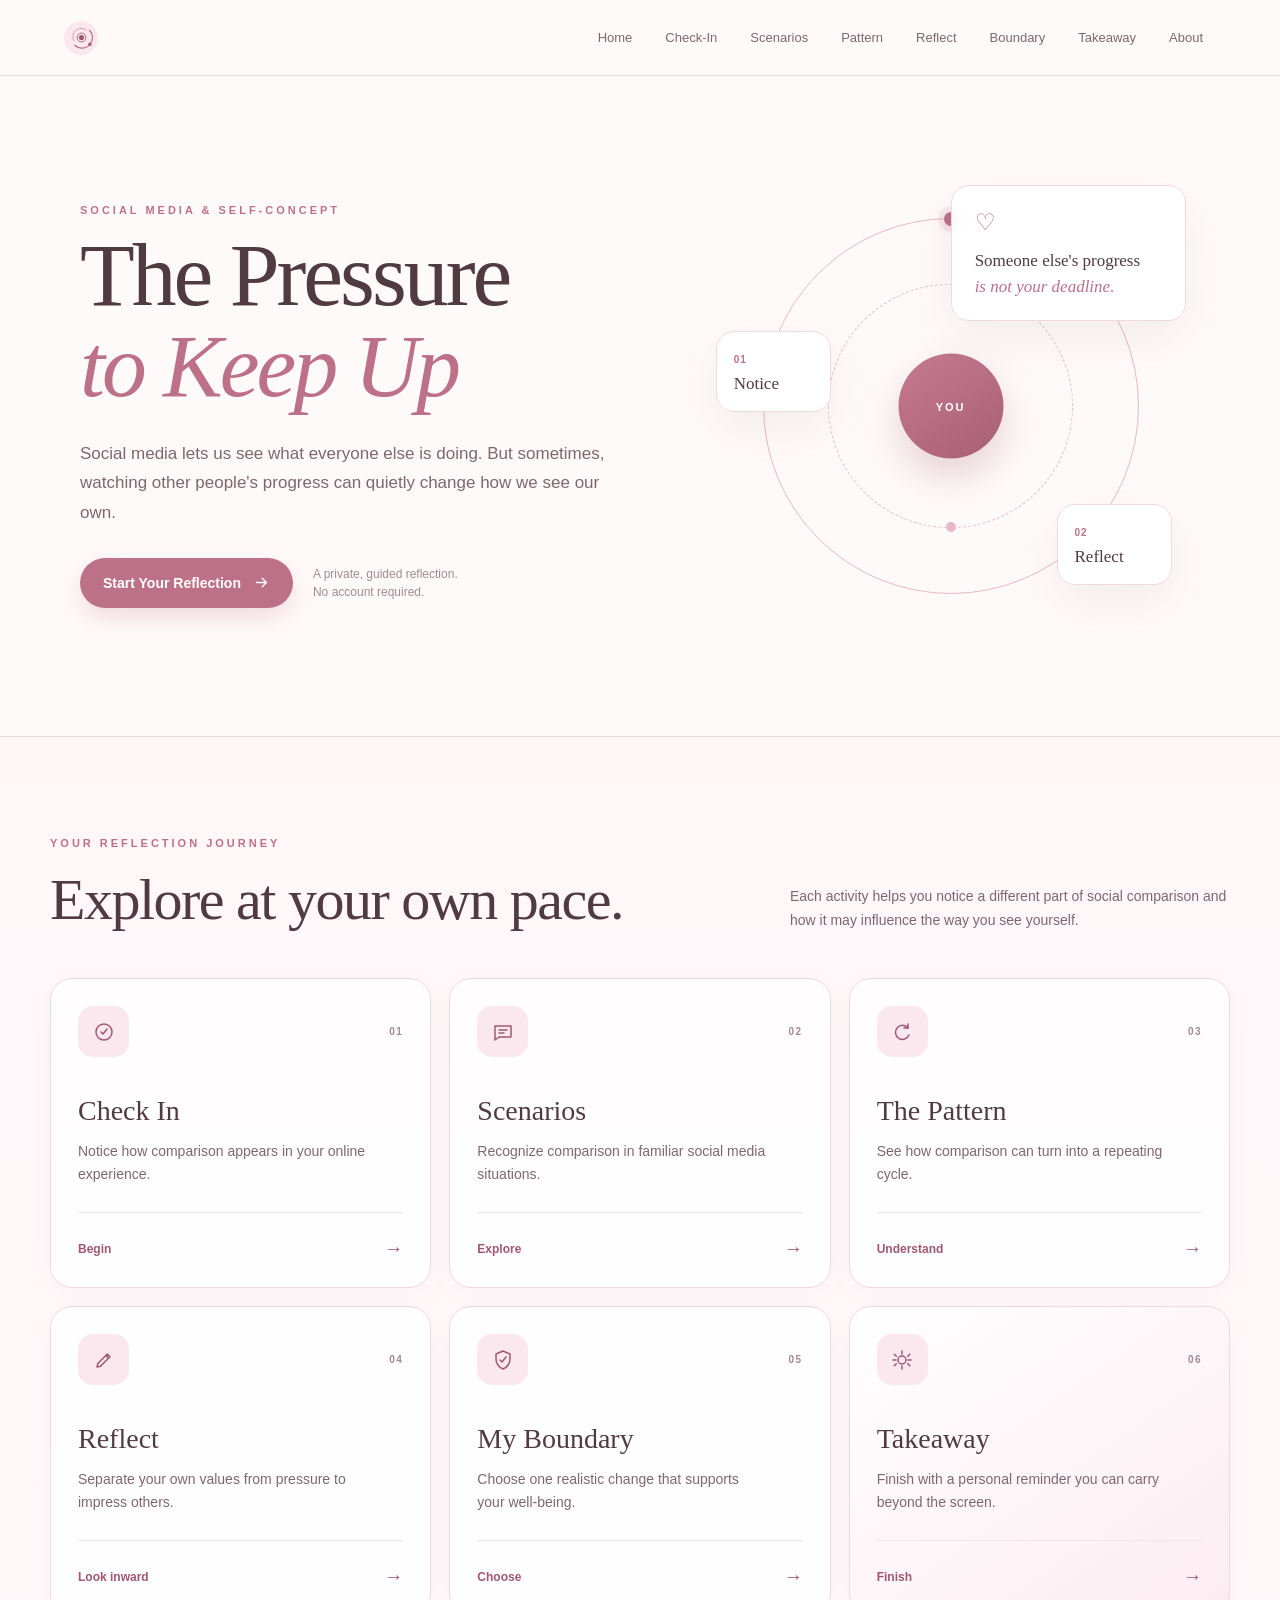
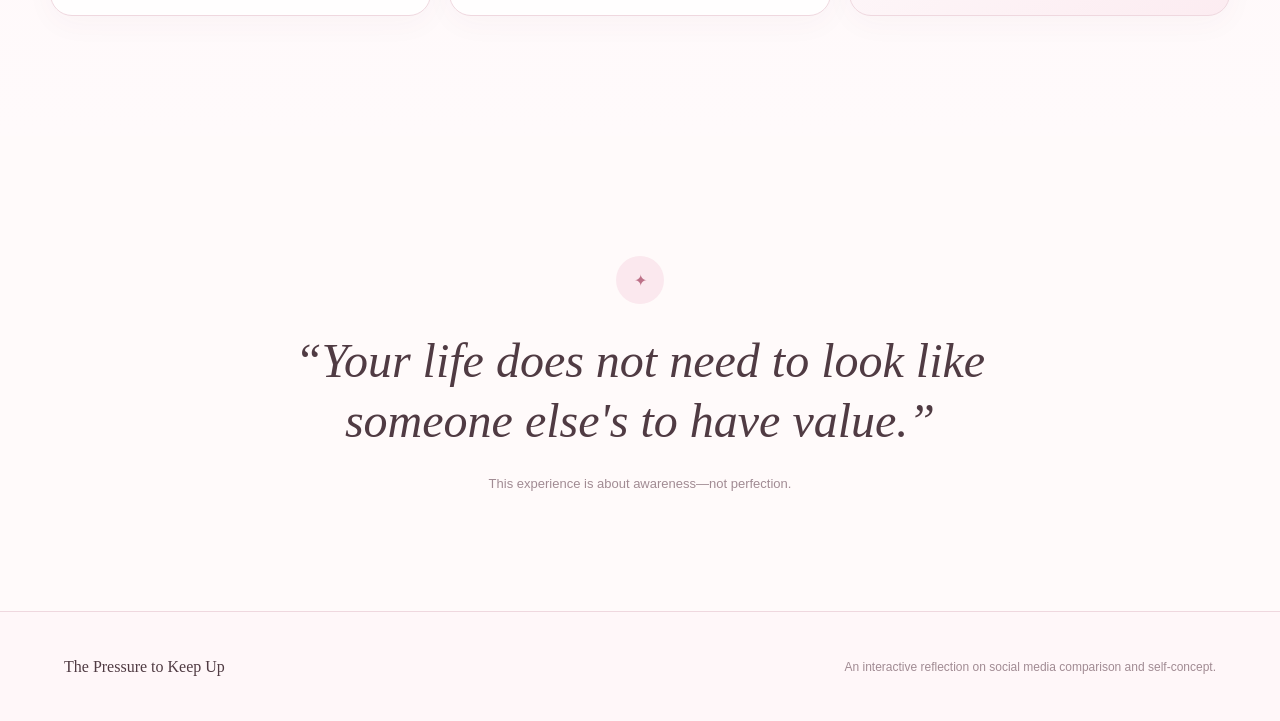
==== index.html @ 2db07aad "Add files via upload" ====
<!DOCTYPE html>
<html lang="en">

<head>
    <meta charset="UTF-8">
    <meta name="viewport" content="width=device-width, initial-scale=1.0">

    <meta
        name="description"
        content="An interactive self-reflection experience about social media comparison and self-concept."
    >

    <title>The Pressure to Keep Up</title>

    <link rel="stylesheet" href="style.css">
</head>

<body>

    <!-- =========================================
         APP HEADER
    ========================================== -->

    <header class="app-header">

        <a href="index.html" class="brand" aria-label="The Pressure to Keep Up home">

            <span class="brand-icon brand-logo" aria-hidden="true">

    <svg viewBox="0 0 40 40">

        <!-- Outer incomplete orbit -->
        <path
            class="logo-orbit logo-orbit-outer"
            d="M31.8 9.2
               A15 15 0 0 1 32.5 30
               A15 15 0 0 1 10 31.5"
        />

        <!-- Inner incomplete orbit -->
        <path
            class="logo-orbit logo-orbit-inner"
            d="M8.5 25
               A12 12 0 0 1 11 10
               A12 12 0 0 1 27 9"
        />

        <!-- Self -->
        <circle
            class="logo-self-ring"
            cx="20"
            cy="20"
            r="6.5"
        />

        <circle
            class="logo-self"
            cx="20"
            cy="20"
            r="3"
        />

        <!-- Small orbit point -->
        <circle
            class="logo-point"
            cx="32.5"
            cy="30"
            r="1.8"
        />

    </svg>

</span>

        </a>


      <nav class="desktop-nav" aria-label="Main navigation">

    <a href="index.html" class="nav-link">
        Home
    </a>

    <a href="checkin.html" class="nav-link">
        Check-In
    </a>

    <a href="scenarios.html" class="nav-link">
        Scenarios
    </a>

    <a href="pattern.html" class="nav-link">
        Pattern
    </a>

    <a href="reflection.html" class="nav-link">
        Reflect
    </a>

    <a href="boundary.html" class="nav-link">
        Boundary
    </a>

    <a href="takeaway.html" class="nav-link">
        Takeaway
    </a>

   <a href="about.html" class="nav-link">
    About
</a>

</nav>



        <button
            class="menu-button"
            id="menuButton"
            aria-label="Open navigation menu"
            aria-expanded="false"
        >

            <span></span>
            <span></span>
            <span></span>

        </button>

    </header>


    <!-- MOBILE NAVIGATION -->

    <nav
        class="mobile-nav"
        id="mobileNav"
        aria-label="Mobile navigation"
    >

        <a href="index.html">Home</a>
        <a href="checkin.html">Check-In</a>
        <a href="scenarios.html">Scenarios</a>
        <a href="pattern.html">Pattern</a>
        <a href="reflection.html">Reflect</a>
        <a href="boundary.html">Boundary</a>
        <a href="takeaway.html">Takeaway</a>
        <a href="about.html">About</a>

    </nav>


    <!-- =========================================
         MAIN CONTENT
    ========================================== -->

    <main>

        <!-- HERO -->

        <section class="dashboard-hero">

            <div class="hero-content">

                <p class="eyebrow">
                    SOCIAL MEDIA & SELF-CONCEPT
                </p>

                <h1>
                    The Pressure
                    <em>to Keep Up</em>
                </h1>

                <p class="hero-description">
                    Social media lets us see what everyone else is
                    doing. But sometimes, watching other people's
                    progress can quietly change how we see our own.
                </p>

                <div class="hero-actions">

                    <a href="checkin.html" class="primary-button">

                        Start Your Reflection

                        <svg viewBox="0 0 24 24" aria-hidden="true">
                            <path d="M5 12h14M13 6l6 6-6 6"/>
                        </svg>

                    </a>

                    <p>
                        A private, guided reflection.
                        No account required.
                    </p>

                </div>

            </div>


            <!-- Decorative visual -->

            <div class="hero-visual" aria-hidden="true">

                <div class="visual-orbit orbit-one"></div>
                <div class="visual-orbit orbit-two"></div>

                <div class="visual-card visual-card-one">
                    <span class="mini-icon">♡</span>
                    <p>Someone else's progress</p>
                    <strong>is not your deadline.</strong>
                </div>

                <div class="visual-card visual-card-two">
                    <span>01</span>
                    <p>Notice</p>
                </div>

                <div class="visual-card visual-card-three">
                    <span>02</span>
                    <p>Reflect</p>
                </div>

                <div class="visual-center">
                    <span>YOU</span>
                </div>

            </div>

        </section>


        <!-- =====================================
             EXPERIENCE DASHBOARD
        ====================================== -->

        <section class="journey-section">

            <div class="journey-heading">

                <div>

                    <p class="eyebrow">
                        YOUR REFLECTION JOURNEY
                    </p>

                    <h2>
                        Explore at your own pace.
                    </h2>

                </div>

                <p>
                    Each activity helps you notice a different part
                    of social comparison and how it may influence
                    the way you see yourself.
                </p>

            </div>


            <div class="dashboard-grid">


                <!-- CHECK-IN -->

                <a href="checkin.html" class="dashboard-card">

                    <div class="card-top">

                        <div class="card-icon">

                            <svg viewBox="0 0 24 24" aria-hidden="true">
                                <circle cx="12" cy="12" r="8"/>
                                <path d="M9 12l2 2 4-5"/>
                            </svg>

                        </div>

                        <span class="card-number">01</span>

                    </div>

                    <div class="card-content">

                        <h3>Check In</h3>

                        <p>
                            Notice how comparison appears in
                            your online experience.
                        </p>

                    </div>

                    <span class="card-link">
                        Begin
                        <span>→</span>
                    </span>

                </a>


                <!-- SCENARIOS -->

                <a href="scenarios.html" class="dashboard-card">

                    <div class="card-top">

                        <div class="card-icon">

                            <svg viewBox="0 0 24 24" aria-hidden="true">
                                <path d="M4 6h16v11H8l-4 3V6Z"/>
                                <path d="M8 10h8M8 13h5"/>
                            </svg>

                        </div>

                        <span class="card-number">02</span>

                    </div>

                    <div class="card-content">

                        <h3>Scenarios</h3>

                        <p>
                            Recognize comparison in familiar
                            social media situations.
                        </p>

                    </div>

                    <span class="card-link">
                        Explore
                        <span>→</span>
                    </span>

                </a>


                <!-- PATTERN -->

                <a href="pattern.html" class="dashboard-card">

                    <div class="card-top">

                        <div class="card-icon">

                            <svg viewBox="0 0 24 24" aria-hidden="true">
                                <path d="M18 8a7 7 0 1 0 1 7"/>
                                <path d="M18 4v4h-4"/>
                            </svg>

                        </div>

                        <span class="card-number">03</span>

                    </div>

                    <div class="card-content">

                        <h3>The Pattern</h3>

                        <p>
                            See how comparison can turn into
                            a repeating cycle.
                        </p>

                    </div>

                    <span class="card-link">
                        Understand
                        <span>→</span>
                    </span>

                </a>


                <!-- REFLECT -->

                <a href="reflection.html" class="dashboard-card">

                    <div class="card-top">

                        <div class="card-icon">

                            <svg viewBox="0 0 24 24" aria-hidden="true">
                                <path d="M5 19l3.5-.8L18 8.7 15.3 6 5.8 15.5 5 19Z"/>
                                <path d="M13.8 7.5l2.7 2.7"/>
                            </svg>

                        </div>

                        <span class="card-number">04</span>

                    </div>

                    <div class="card-content">

                        <h3>Reflect</h3>

                        <p>
                            Separate your own values from
                            pressure to impress others.
                        </p>

                    </div>

                    <span class="card-link">
                        Look inward
                        <span>→</span>
                    </span>

                </a>


                <!-- BOUNDARY -->

                <a href="boundary.html" class="dashboard-card">

                    <div class="card-top">

                        <div class="card-icon">

                            <svg viewBox="0 0 24 24" aria-hidden="true">
                                <path d="M12 3 5 6v5c0 4.7 2.9 8.1 7 10 4.1-1.9 7-5.3 7-10V6l-7-3Z"/>
                                <path d="M9 12l2 2 4-5"/>
                            </svg>

                        </div>

                        <span class="card-number">05</span>

                    </div>

                    <div class="card-content">

                        <h3>My Boundary</h3>

                        <p>
                            Choose one realistic change that
                            supports your well-being.
                        </p>

                    </div>

                    <span class="card-link">
                        Choose
                        <span>→</span>
                    </span>

                </a>


                <!-- TAKEAWAY -->

                <a href="takeaway.html" class="dashboard-card featured-card">

                    <div class="card-top">

                        <div class="card-icon">

                            <svg viewBox="0 0 24 24" aria-hidden="true">
                                <path d="M12 3v3M12 18v3M4.2 6.2l2.1 2.1M17.7 15.7l2.1 2.1M3 12h3M18 12h3M4.2 17.8l2.1-2.1M17.7 8.3l2.1-2.1"/>
                                <circle cx="12" cy="12" r="4"/>
                            </svg>

                        </div>

                        <span class="card-number">06</span>

                    </div>

                    <div class="card-content">

                        <h3>Takeaway</h3>

                        <p>
                            Finish with a personal reminder
                            you can carry beyond the screen.
                        </p>

                    </div>

                    <span class="card-link">
                        Finish
                        <span>→</span>
                    </span>

                </a>

            </div>

        </section>


        <!-- =====================================
             BOTTOM MESSAGE
        ====================================== -->

        <section class="home-message">

            <div class="message-symbol" aria-hidden="true">
                ✦
            </div>

            <blockquote>
                “Your life does not need to look like
                someone else's to have value.”
            </blockquote>

            <p>
                This experience is about awareness—not perfection.
            </p>

        </section>

    </main>


    <!-- =========================================
         FOOTER
    ========================================== -->

    <footer class="app-footer">

        <a href="index.html" class="footer-brand">
            The Pressure to Keep Up
        </a>

        <p>
            An interactive reflection on social media
            comparison and self-concept.
        </p>

    </footer>


    <script src="script.js"></script>

</body>

</html>
---- style.css ----
/* =========================================
   THE PRESSURE TO KEEP UP
   Professional Web App Design
========================================= */


/* =========================================
   DESIGN VARIABLES
========================================= */

:root {
    --background: #fffafa;
    --surface: #ffffff;
    --surface-soft: #fff4f7;
    --surface-pink: #fbe8ee;

    --pink: #bd7188;
    --pink-dark: #9e586f;
    --pink-light: #e8b8c7;

    --text: #503b43;
    --text-soft: #7d6870;
    --text-light: #a18b93;

    --border: #efd8df;

    --shadow:
        0 18px 50px rgba(104, 62, 77, 0.08);

    --shadow-hover:
        0 22px 55px rgba(104, 62, 77, 0.14);

    --radius-small: 14px;
    --radius-medium: 22px;
    --radius-large: 32px;

    --max-width: 1180px;
}


/* =========================================
   RESET
========================================= */

* {
    box-sizing: border-box;
    margin: 0;
    padding: 0;
}

html {
    scroll-behavior: smooth;
}

body {
    min-height: 100vh;

    font-family:
        Inter,
        "Segoe UI",
        Arial,
        sans-serif;

    background: var(--background);
    color: var(--text);

    -webkit-font-smoothing: antialiased;
}

a {
    color: inherit;
    text-decoration: none;
}

button {
    font: inherit;
}

svg {
    display: block;
}


/* =========================================
   HEADER
========================================= */

.app-header {
    position: sticky;
    top: 0;
    z-index: 100;

    width: 100%;
    height: 76px;

    padding: 0 5%;

    display: flex;
    align-items: center;
    justify-content: space-between;

    border-bottom: 1px solid rgba(239, 216, 223, 0.8);

    background: rgba(255, 250, 250, 0.88);

    backdrop-filter: blur(18px);
    -webkit-backdrop-filter: blur(18px);
}


/* BRAND */

.brand {
    display: flex;
    align-items: center;
    gap: 11px;

    font-family: Georgia, serif;
    font-size: 17px;
}

.brand-icon {
    width: 34px;
    height: 34px;

    display: grid;
    place-items: center;

    border-radius: 50%;

    background: var(--surface-pink);
}

.brand-icon svg {
    width: 17px;

    fill: none;
    stroke: var(--pink-dark);
    stroke-width: 1.6;
}


/* DESKTOP NAVIGATION */

.desktop-nav {
    display: flex;
    align-items: center;
    gap: 7px;
}

.nav-link {
    padding: 9px 13px;

    border-radius: 20px;

    font-size: 13px;
    color: var(--text-soft);

    transition: 0.2s ease;
}

.nav-link:hover {
    background: var(--surface-pink);
    color: var(--pink-dark);
}

.nav-link.active {
    background: var(--surface-pink);
    color: var(--pink-dark);
    font-weight: 600;
}


/* MOBILE MENU BUTTON */

.menu-button {
    display: none;

    width: 42px;
    height: 42px;

    border: 1px solid var(--border);
    border-radius: 12px;

    background: var(--surface);

    cursor: pointer;
}

.menu-button span {
    display: block;

    width: 18px;
    height: 1.5px;

    margin: 4px auto;

    background: var(--text);
}


/* MOBILE NAV */

.mobile-nav {
    display: none;

    position: fixed;
    top: 76px;
    left: 0;
    right: 0;
    z-index: 99;

    padding: 16px 5% 22px;

    flex-direction: column;
    gap: 5px;

    border-bottom: 1px solid var(--border);

    background: rgba(255, 250, 250, 0.98);

    box-shadow: var(--shadow);
}

.mobile-nav a {
    padding: 13px 15px;

    border-radius: 12px;

    font-size: 14px;
    color: var(--text-soft);
}

.mobile-nav a:hover {
    background: var(--surface-pink);
}

.mobile-nav.open {
    display: flex;
}


/* =========================================
   HERO
========================================= */

.dashboard-hero {
    width: 100%;
    max-width: var(--max-width);

    min-height: 660px;

    margin: auto;
    padding: 80px 30px;

    display: grid;
    grid-template-columns: 1.05fr 0.95fr;
    align-items: center;
    gap: 70px;
}


/* HERO CONTENT */

.hero-content {
    max-width: 630px;
}

.eyebrow {
    margin-bottom: 17px;

    font-size: 11px;
    font-weight: 700;

    letter-spacing: 3px;

    color: var(--pink);
}

.hero-content h1 {
    font-family: Georgia, serif;

    font-size: clamp(60px, 7vw, 94px);
    font-weight: normal;

    line-height: 0.94;

    letter-spacing: -3px;

    color: var(--text);
}

.hero-content h1 em {
    display: block;

    margin-top: 7px;

    font-weight: normal;
    color: var(--pink);
}

.hero-description {
    max-width: 570px;

    margin-top: 30px;

    font-size: 17px;
    line-height: 1.75;

    color: var(--text-soft);
}

.hero-actions {
    margin-top: 30px;

    display: flex;
    align-items: center;
    gap: 20px;
}

.primary-button {
    min-height: 50px;

    padding: 0 23px;

    display: inline-flex;
    align-items: center;
    justify-content: center;
    gap: 12px;

    border-radius: 28px;

    background: var(--pink);
    color: white;

    font-size: 14px;
    font-weight: 600;

    box-shadow:
        0 10px 25px rgba(189, 113, 136, 0.22);

    transition:
        transform 0.2s ease,
        background 0.2s ease,
        box-shadow 0.2s ease;
}

.primary-button svg {
    width: 17px;

    fill: none;
    stroke: currentColor;
    stroke-width: 1.8;
    stroke-linecap: round;
    stroke-linejoin: round;
}

.primary-button:hover {
    transform: translateY(-2px);

    background: var(--pink-dark);

    box-shadow:
        0 14px 30px rgba(189, 113, 136, 0.28);
}

.hero-actions p {
    max-width: 150px;

    font-size: 12px;
    line-height: 1.5;

    color: var(--text-light);
}


/* =========================================
   HERO VISUAL
========================================= */

.hero-visual {
    position: relative;

    width: 100%;
    max-width: 470px;

    aspect-ratio: 1 / 1;

    margin: auto;
}

.visual-orbit {
    position: absolute;

    border: 1px solid var(--pink-light);
    border-radius: 50%;
}

.orbit-one {
    inset: 10%;
}

.orbit-two {
    inset: 24%;

    border-style: dashed;
}

.visual-center {
    position: absolute;
    top: 50%;
    left: 50%;

    width: 105px;
    height: 105px;

    transform: translate(-50%, -50%);

    display: grid;
    place-items: center;

    border-radius: 50%;

    background: linear-gradient(
        145deg,
        #c67a91,
        #a75f75
    );

    color: white;

    box-shadow:
        0 18px 40px rgba(151, 81, 103, 0.24);
}

.visual-center span {
    font-size: 11px;
    font-weight: 700;

    letter-spacing: 2px;
}


/* FLOATING VISUAL CARDS */

.visual-card {
    position: absolute;

    border: 1px solid var(--border);
    border-radius: 18px;

    background: rgba(255, 255, 255, 0.93);

    box-shadow: var(--shadow);

    backdrop-filter: blur(10px);
}

.visual-card-one {
    top: 3%;
    right: 0;

    width: 235px;

    padding: 23px;
}

.mini-icon {
    display: block;

    margin-bottom: 14px;

    font-size: 23px;
    color: var(--pink);
}

.visual-card-one p {
    font-family: Georgia, serif;

    font-size: 17px;
    line-height: 1.35;

    color: var(--text);
}

.visual-card-one strong {
    display: block;

    margin-top: 4px;

    font-family: Georgia, serif;
    font-size: 17px;
    font-weight: normal;
    font-style: italic;

    color: var(--pink);
}

.visual-card-two,
.visual-card-three {
    width: 115px;

    padding: 17px;
}

.visual-card-two {
    left: 0;
    top: 34%;
}

.visual-card-three {
    right: 3%;
    bottom: 12%;
}

.visual-card-two span,
.visual-card-three span {
    font-size: 10px;
    font-weight: 700;

    letter-spacing: 1px;

    color: var(--pink);
}

.visual-card-two p,
.visual-card-three p {
    margin-top: 7px;

    font-family: Georgia, serif;
    font-size: 17px;
}


/* =========================================
   JOURNEY SECTION
========================================= */

.journey-section {
    padding: 100px 30px 120px;

    background:
        linear-gradient(
            180deg,
            #fff6f8,
            #fffafb
        );

    border-top: 1px solid var(--border);
}

.journey-heading {
    width: 100%;
    max-width: var(--max-width);

    margin: 0 auto 45px;

    display: flex;
    align-items: end;
    justify-content: space-between;
    gap: 50px;
}

.journey-heading h2 {
    font-family: Georgia, serif;

    font-size: clamp(38px, 5vw, 58px);
    font-weight: normal;

    letter-spacing: -1.5px;

    color: var(--text);
}

.journey-heading > p {
    max-width: 440px;

    font-size: 14px;
    line-height: 1.7;

    color: var(--text-soft);
}


/* =========================================
   DASHBOARD CARDS
========================================= */

.dashboard-grid {
    width: 100%;
    max-width: var(--max-width);

    margin: auto;

    display: grid;
    grid-template-columns: repeat(3, 1fr);
    gap: 18px;
}

.dashboard-card {
    min-height: 310px;

    padding: 27px;

    display: flex;
    flex-direction: column;

    border: 1px solid var(--border);
    border-radius: var(--radius-medium);

    background: rgba(255, 255, 255, 0.82);

    box-shadow:
        0 8px 30px rgba(104, 62, 77, 0.035);

    transition:
        transform 0.25s ease,
        box-shadow 0.25s ease,
        border-color 0.25s ease;
}

.dashboard-card:hover {
    transform: translateY(-6px);

    border-color: var(--pink-light);

    box-shadow: var(--shadow-hover);
}

.card-top {
    display: flex;
    align-items: center;
    justify-content: space-between;
}

.card-icon {
    width: 51px;
    height: 51px;

    display: grid;
    place-items: center;

    border-radius: 15px;

    background: var(--surface-pink);
}

.card-icon svg {
    width: 24px;
    height: 24px;

    fill: none;
    stroke: var(--pink-dark);
    stroke-width: 1.5;

    stroke-linecap: round;
    stroke-linejoin: round;
}

.card-number {
    font-size: 10px;
    font-weight: 700;

    letter-spacing: 1.5px;

    color: var(--text-light);
}

.card-content {
    margin-top: 38px;
}

.card-content h3 {
    font-family: Georgia, serif;

    font-size: 28px;
    font-weight: normal;

    color: var(--text);
}

.card-content p {
    max-width: 290px;

    margin-top: 13px;

    font-size: 14px;
    line-height: 1.65;

    color: var(--text-soft);
}

.card-link {
    margin-top: auto;
    padding-top: 25px;

    display: flex;
    align-items: center;
    justify-content: space-between;

    border-top: 1px solid #f2e5e9;

    font-size: 12px;
    font-weight: 600;

    color: var(--pink-dark);
}

.card-link span {
    font-size: 19px;

    transition: transform 0.2s ease;
}

.dashboard-card:hover .card-link span {
    transform: translateX(4px);
}


/* FEATURED LAST CARD */

.featured-card {
    background:
        linear-gradient(
            145deg,
            #fff,
            #fcecf1
        );
}


/* =========================================
   HOME MESSAGE
========================================= */

.home-message {
    padding: 120px 20px;

    display: flex;
    flex-direction: column;
    align-items: center;

    text-align: center;

    background: var(--background);
}

.message-symbol {
    width: 48px;
    height: 48px;

    margin-bottom: 27px;

    display: grid;
    place-items: center;

    border-radius: 50%;

    background: var(--surface-pink);

    color: var(--pink);
}

.home-message blockquote {
    max-width: 760px;

    font-family: Georgia, serif;

    font-size: clamp(30px, 4vw, 48px);
    font-weight: normal;
    font-style: italic;

    line-height: 1.25;

    color: var(--text);
}

.home-message p {
    margin-top: 25px;

    font-size: 13px;

    color: var(--text-light);
}


/* =========================================
   FOOTER
========================================= */

.app-footer {
    min-height: 110px;

    padding: 30px 5%;

    display: flex;
    align-items: center;
    justify-content: space-between;
    gap: 30px;

    border-top: 1px solid var(--border);

    background: #fff7f9;
}

.footer-brand {
    font-family: Georgia, serif;
    font-size: 16px;
}

.app-footer p {
    font-size: 12px;
    color: var(--text-light);
}


/* =========================================
   ACCESSIBILITY
========================================= */

a:focus-visible,
button:focus-visible {
    outline: 3px solid rgba(189, 113, 136, 0.35);
    outline-offset: 4px;
}


/* =========================================
   TABLET
========================================= */

@media (max-width: 950px) {

    .desktop-nav {
        display: none;
    }

    .menu-button {
        display: block;
    }

    .dashboard-hero {
        grid-template-columns: 1fr;

        padding-top: 70px;
        padding-bottom: 90px;

        text-align: center;
    }

    .hero-content {
        margin: auto;
    }

    .hero-actions {
        justify-content: center;
    }

    .hero-visual {
        max-width: 430px;
    }

    .journey-heading {
        align-items: flex-start;
        flex-direction: column;

        text-align: left;
    }

    .dashboard-grid {
        grid-template-columns: repeat(2, 1fr);
    }
}


/* =========================================
   MOBILE
========================================= */

@media (max-width: 620px) {

    .app-header {
        height: 68px;

        padding: 0 18px;
    }

    .brand-text {
        font-size: 14px;
    }

    .mobile-nav {
        top: 68px;
    }

    .dashboard-hero {
        min-height: auto;

        padding: 65px 20px 75px;

        gap: 55px;
    }

    .hero-content h1 {
        font-size: clamp(52px, 16vw, 72px);

        letter-spacing: -2px;
    }

    .hero-description {
        font-size: 15px;
    }

    .hero-actions {
        flex-direction: column;
    }

    .hero-actions p {
        max-width: 250px;
    }

    .hero-visual {
        max-width: 340px;
    }

    .visual-card-one {
        width: 190px;

        padding: 18px;
    }

    .visual-card-one p,
    .visual-card-one strong {
        font-size: 14px;
    }

    .visual-card-two,
    .visual-card-three {
        width: 95px;

        padding: 13px;
    }

    .visual-card-two p,
    .visual-card-three p {
        font-size: 14px;
    }

    .visual-center {
        width: 85px;
        height: 85px;
    }

    .journey-section {
        padding: 75px 18px 90px;
    }

    .journey-heading {
        margin-bottom: 35px;
    }

    .dashboard-grid {
        grid-template-columns: 1fr;
    }

    .dashboard-card {
        min-height: 275px;
    }

    .home-message {
        padding: 90px 22px;
    }

    .app-footer {
        flex-direction: column;

        text-align: center;
    }
}
/* =========================================
   ANIMATED ORBIT
========================================= */

/* Outer circle rotates clockwise */
.orbit-one {
    animation: orbitClockwise 18s linear infinite;
}

/* Inner dotted circle rotates the opposite direction */
.orbit-two {
    animation: orbitCounterClockwise 14s linear infinite;
}

/* Add a small object to the outer orbit */
.orbit-one::before {
    content: "";

    position: absolute;
    top: -7px;
    left: 50%;

    width: 14px;
    height: 14px;

    transform: translateX(-50%);

    border-radius: 50%;

    background: var(--pink);

    box-shadow:
        0 0 0 6px rgba(189, 113, 136, 0.10),
        0 4px 12px rgba(189, 113, 136, 0.25);
}

/* Add another object to the inner orbit */
.orbit-two::before {
    content: "";

    position: absolute;
    bottom: -5px;
    left: 50%;

    width: 10px;
    height: 10px;

    transform: translateX(-50%);

    border-radius: 50%;

    background: var(--pink-light);
}

/* Clockwise movement */
@keyframes orbitClockwise {
    from {
        transform: rotate(0deg);
    }

    to {
        transform: rotate(360deg);
    }
}

/* Counter-clockwise movement */
@keyframes orbitCounterClockwise {
    from {
        transform: rotate(360deg);
    }

    to {
        transform: rotate(0deg);
    }
}

/* Accessibility */
@media (prefers-reduced-motion: reduce) {

    .orbit-one,
    .orbit-two {
        animation: none;
    }
}
/* =========================================
   ACTIVITY PAGES
========================================= */

.activity-page {
    background:
        radial-gradient(
            circle at 80% 15%,
            rgba(251, 232, 238, 0.75),
            transparent 30%
        ),
        var(--background);
}

.app-progress {
    position: fixed;
    top: 76px;
    left: 0;
    z-index: 90;

    width: 100%;
    height: 3px;

    background: #f7e9ed;
}

.app-progress-fill {
    width: 33.333%;
    height: 100%;

    background: var(--pink);

    transition: width 0.55s cubic-bezier(.22, 1, .36, 1);
}


/* MAIN LAYOUT */

.activity-main {
    min-height: calc(100vh - 76px);
}

.activity-shell {
    width: 100%;
    max-width: 1250px;

    min-height: calc(100vh - 79px);

    margin: auto;
    padding: 55px 35px 70px;

    display: grid;
    grid-template-columns: 0.68fr 1.32fr;
    gap: 75px;
}


/* =========================================
   SIDEBAR
========================================= */

.activity-sidebar {
    padding: 20px 10px;

    display: flex;
    flex-direction: column;
}

.back-home {
    width: fit-content;

    font-size: 12px;
    font-weight: 600;

    color: var(--text-light);

    transition: color 0.2s ease;
}

.back-home:hover {
    color: var(--pink-dark);
}

.sidebar-content {
    margin-top: 95px;
}

.sidebar-content h1 {
    max-width: 330px;

    font-family: Georgia, serif;
    font-size: clamp(43px, 5vw, 63px);
    font-weight: normal;

    line-height: 1;

    letter-spacing: -2px;
}

.sidebar-content h1 em {
    display: block;

    margin-top: 5px;

    font-weight: normal;
    color: var(--pink);
}

.sidebar-content > p:last-child {
    max-width: 350px;

    margin-top: 25px;

    font-size: 14px;
    line-height: 1.75;

    color: var(--text-soft);
}


/* PRIVACY NOTE */

.privacy-note {
    max-width: 350px;

    margin-top: auto;
    padding: 18px;

    display: flex;
    align-items: flex-start;
    gap: 14px;

    border: 1px solid var(--border);
    border-radius: 16px;

    background: rgba(255, 255, 255, 0.68);
}

.privacy-icon {
    flex: 0 0 35px;

    width: 35px;
    height: 35px;

    display: grid;
    place-items: center;

    border-radius: 10px;

    background: var(--surface-pink);
}

.privacy-icon svg {
    width: 17px;

    fill: none;
    stroke: var(--pink-dark);
    stroke-width: 1.5;
}

.privacy-note strong {
    display: block;

    margin-bottom: 4px;

    font-size: 12px;
    color: var(--text);
}

.privacy-note p {
    font-size: 11px;
    line-height: 1.5;

    color: var(--text-light);
}


/* =========================================
   QUESTION PANEL
========================================= */

.question-panel {
    align-self: center;

    width: 100%;
    max-width: 760px;

    min-height: 610px;

    padding: 42px 48px;

    display: flex;
    flex-direction: column;

    border: 1px solid var(--border);
    border-radius: 30px;

    background: rgba(255, 255, 255, 0.86);

    box-shadow: var(--shadow);

    backdrop-filter: blur(16px);
}

.question-top {
    display: flex;
    align-items: center;
    justify-content: space-between;

    padding-bottom: 22px;

    border-bottom: 1px solid #f2e5e9;

    font-size: 11px;
    font-weight: 700;

    letter-spacing: 1px;

    color: var(--text-light);
}


/* QUESTION SCREENS */

.question-screen {
    display: none;

    padding-top: 35px;
}

.question-screen.active {
    display: block;

    animation:
        questionEnter 0.5s cubic-bezier(.22, 1, .36, 1) both;
}

@keyframes questionEnter {

    from {
        opacity: 0;
        transform: translateX(18px);
    }

    to {
        opacity: 1;
        transform: translateX(0);
    }

}

.question-icon {
    width: 45px;
    height: 45px;

    margin-bottom: 24px;

    display: grid;
    place-items: center;

    border-radius: 13px;

    background: var(--surface-pink);
}

.question-icon svg {
    width: 21px;

    fill: none;
    stroke: var(--pink-dark);
    stroke-width: 1.5;

    stroke-linecap: round;
    stroke-linejoin: round;
}

.question-label {
    margin-bottom: 10px;

    font-size: 10px;
    font-weight: 700;

    letter-spacing: 2px;

    color: var(--pink);
}

.question-screen h2 {
    max-width: 660px;

    font-family: Georgia, serif;
    font-size: clamp(27px, 3vw, 37px);
    font-weight: normal;

    line-height: 1.25;

    letter-spacing: -0.7px;
}


/* =========================================
   ANSWERS
========================================= */

.answer-grid {
    margin-top: 32px;

    display: grid;
    gap: 11px;
}

.answer-card {
    width: 100%;

    padding: 17px 18px;

    display: flex;
    align-items: center;
    gap: 16px;

    border: 1px solid var(--border);
    border-radius: 15px;

    background: #fff;

    color: var(--text);
    text-align: left;

    cursor: pointer;

    transition:
        transform 0.2s ease,
        border-color 0.2s ease,
        background 0.2s ease,
        box-shadow 0.2s ease;
}

.answer-card:hover {
    transform: translateX(4px);

    border-color: var(--pink-light);

    box-shadow:
        0 8px 22px rgba(104, 62, 77, 0.07);
}

.answer-dot {
    flex: 0 0 20px;

    width: 20px;
    height: 20px;

    border: 1.5px solid var(--pink-light);
    border-radius: 50%;

    position: relative;
}

.answer-card strong {
    display: block;

    margin-bottom: 3px;

    font-family: Georgia, serif;
    font-size: 16px;
    font-weight: normal;
}

.answer-card small {
    display: block;

    font-size: 11px;
    line-height: 1.5;

    color: var(--text-light);
}


/* SELECTED */

.answer-card.selected {
    border-color: var(--pink);

    background: var(--surface-soft);

    box-shadow:
        0 8px 22px rgba(189, 113, 136, 0.09);
}

.answer-card.selected .answer-dot {
    border-color: var(--pink);
}

.answer-card.selected .answer-dot::after {
    content: "";

    position: absolute;
    inset: 4px;

    border-radius: 50%;

    background: var(--pink);

    animation: dotAppear 0.2s ease both;
}

@keyframes dotAppear {

    from {
        transform: scale(0);
    }

    to {
        transform: scale(1);
    }

}


/* =========================================
   QUESTION CONTROLS
========================================= */

.question-controls {
    margin-top: auto;
    padding-top: 30px;

    display: grid;
    grid-template-columns: auto 1fr auto;
    align-items: center;
    gap: 18px;
}

.secondary-button {
    min-height: 46px;

    padding: 0 19px;

    border: 1px solid var(--border);
    border-radius: 24px;

    background: white;

    color: var(--text-soft);

    font-size: 12px;
    font-weight: 600;

    cursor: pointer;

    transition:
        background 0.2s ease,
        border-color 0.2s ease,
        transform 0.2s ease;
}

.secondary-button:hover:not(:disabled) {
    transform: translateY(-1px);

    border-color: var(--pink-light);

    background: var(--surface-soft);
}

.secondary-button:disabled {
    opacity: 0.35;
    cursor: not-allowed;
}

.continue-button {
    border: none;

    cursor: pointer;
}

.continue-button:disabled {
    opacity: 0.4;

    cursor: not-allowed;

    transform: none;

    box-shadow: none;
}

.selection-message {
    text-align: center;

    font-size: 10px;
    line-height: 1.4;

    color: var(--text-light);
}


/* =========================================
   RESULT
========================================= */

.result-screen {
    text-align: center;
}

.result-symbol {
    width: 60px;
    height: 60px;

    margin: 5px auto 22px;

    display: grid;
    place-items: center;

    border-radius: 50%;

    background: var(--surface-pink);

    color: var(--pink);

    font-size: 20px;

    animation: resultPulse 2.5s ease-in-out infinite;
}

@keyframes resultPulse {

    0%,
    100% {
        box-shadow:
            0 0 0 0 rgba(189, 113, 136, 0);
    }

    50% {
        box-shadow:
            0 0 0 12px rgba(189, 113, 136, 0.08);
    }

}

.result-screen h2 {
    margin: auto;
}

.result-description {
    max-width: 570px;

    margin: 17px auto 0;

    font-size: 14px;
    line-height: 1.75;

    color: var(--text-soft);
}

.result-reminder {
    max-width: 540px;

    margin: 28px auto;

    padding: 20px;

    border: 1px solid var(--border);
    border-radius: 16px;

    background: var(--surface-soft);
}

.result-reminder span {
    display: block;

    margin-bottom: 8px;

    font-size: 9px;
    font-weight: 700;

    letter-spacing: 2px;

    color: var(--pink);
}

.result-reminder blockquote {
    font-family: Georgia, serif;
    font-size: 19px;
    font-style: italic;

    line-height: 1.45;
}

.result-button {
    margin-top: 2px;
}


/* =========================================
   RESPONSIVE ACTIVITY PAGE
========================================= */

@media (max-width: 950px) {

    .app-progress {
        top: 76px;
    }

    .activity-shell {
        grid-template-columns: 1fr;

        gap: 35px;

        padding-top: 45px;
    }

    .activity-sidebar {
        padding: 0;
    }

    .sidebar-content {
        margin-top: 45px;
    }

    .sidebar-content h1 {
        max-width: none;
    }

    .sidebar-content > p:last-child {
        max-width: 600px;
    }

    .privacy-note {
        margin-top: 30px;
    }

    .question-panel {
        max-width: none;
    }

}


@media (max-width: 620px) {

    .app-progress {
        top: 68px;
    }

    .activity-shell {
        padding:
            35px 16px
            55px;
    }

    .sidebar-content {
        margin-top: 35px;
    }

    .sidebar-content h1 {
        font-size: 43px;
    }

    .privacy-note {
        display: none;
    }

    .question-panel {
        min-height: 590px;

        padding: 28px 20px;

        border-radius: 22px;
    }

    .question-screen h2 {
        font-size: 27px;
    }

    .answer-card {
        padding: 15px;
    }

    .question-controls {
        grid-template-columns: auto auto;

        margin-top: 30px;
    }

    .selection-message {
        grid-column: 1 / -1;
        grid-row: 1;

        margin-bottom: 3px;
    }

    .secondary-button {
        grid-column: 1;
    }

    .continue-button {
        grid-column: 2;
    }

}


/* Reduce animation when requested by device */

@media (prefers-reduced-motion: reduce) {

    .question-screen.active,
    .result-symbol,
    .answer-card.selected .answer-dot::after {
        animation: none;
    }

}
/* =========================================
   02 — SCENARIOS
========================================= */

.scenario-main {
    min-height: calc(100vh - 76px);

    background:
        radial-gradient(
            circle at 12% 30%,
            rgba(251, 232, 238, 0.65),
            transparent 27%
        ),
        var(--background);
}

.scenario-shell {
    width: 100%;
    max-width: 1280px;

    margin: auto;
    padding: 55px 35px 80px;
}


/* INTRO */

.scenario-heading {
    max-width: 800px;

    margin-bottom: 42px;
}

.scenario-heading .eyebrow {
    margin-top: 45px;
}

.scenario-heading h1 {
    font-family: Georgia, serif;
    font-size: clamp(44px, 6vw, 70px);
    font-weight: normal;

    line-height: 1;
    letter-spacing: -2px;
}

.scenario-heading h1 em {
    display: block;

    margin-top: 5px;

    font-weight: normal;
    color: var(--pink);
}

.scenario-heading > p:last-child {
    max-width: 650px;

    margin-top: 22px;

    font-size: 14px;
    line-height: 1.75;

    color: var(--text-soft);
}


/* EXPERIENCE CONTAINER */

.scenario-experience {
    padding: 26px 32px 32px;

    border: 1px solid var(--border);
    border-radius: 30px;

    background: rgba(255, 255, 255, 0.78);

    box-shadow: var(--shadow);

    backdrop-filter: blur(16px);
}

.scenario-status {
    padding-bottom: 22px;

    display: flex;
    justify-content: space-between;
    align-items: center;

    border-bottom: 1px solid #f2e5e9;

    font-size: 10px;
    font-weight: 700;

    letter-spacing: 1.2px;

    color: var(--text-light);
}


/* DOTS */

.scenario-dots {
    display: flex;
    gap: 7px;
}

.scenario-dots span {
    width: 7px;
    height: 7px;

    border-radius: 50%;

    background: var(--border);

    transition:
        width 0.3s ease,
        background 0.3s ease;
}

.scenario-dots span.active {
    width: 23px;

    border-radius: 8px;

    background: var(--pink);
}


/* SCREENS */

.scenario-screen {
    display: none;

    padding: 35px 0 20px;
}

.scenario-screen.active {
    display: block;

    animation:
        scenarioEnter 0.55s
        cubic-bezier(.22, 1, .36, 1)
        both;
}

@keyframes scenarioEnter {

    from {
        opacity: 0;
        transform: translateY(15px);
    }

    to {
        opacity: 1;
        transform: translateY(0);
    }
}


/* TWO COLUMN SCENARIO */

.scenario-layout {
    display: grid;
    grid-template-columns: 0.82fr 1.18fr;
    gap: 55px;

    align-items: center;
}


/* =========================================
   MOCK SOCIAL MEDIA POST
========================================= */

.mock-post {
    width: 100%;
    max-width: 390px;

    margin: auto;

    overflow: hidden;

    border: 1px solid var(--border);
    border-radius: 22px;

    background: white;

    box-shadow:
        0 16px 45px rgba(104, 62, 77, 0.10);

    transition:
        transform 0.3s ease,
        box-shadow 0.3s ease;
}

.mock-post:hover {
    transform: translateY(-4px) rotate(-0.3deg);

    box-shadow:
        0 22px 55px rgba(104, 62, 77, 0.14);
}

.mock-post-header {
    padding: 15px;

    display: flex;
    align-items: center;
    gap: 11px;
}

.mock-avatar {
    flex: 0 0 38px;

    width: 38px;
    height: 38px;

    display: grid;
    place-items: center;

    border-radius: 50%;

    background:
        linear-gradient(
            145deg,
            var(--pink-light),
            var(--pink)
        );

    color: white;

    font-family: Georgia, serif;
    font-size: 15px;
}

.mock-post-header > div:nth-child(2) {
    display: flex;
    flex-direction: column;
    gap: 3px;
}

.mock-post-header strong {
    font-size: 11px;
}

.mock-post-header span {
    font-size: 9px;
    color: var(--text-light);
}

.post-menu {
    margin-left: auto;

    letter-spacing: 2px;
}


/* =========================================
   ACHIEVEMENT POST
========================================= */

.achievement-visual {
    position: relative;

    min-height: 260px;

    padding: 35px;

    display: flex;
    flex-direction: column;
    align-items: center;
    justify-content: center;

    overflow: hidden;

    text-align: center;

    background:
        radial-gradient(
            circle at center,
            #fff8fa,
            #f9dfe7
        );
}

.achievement-decoration {
    position: absolute;
    top: 24px;
    right: 30px;

    font-size: 20px;
    color: var(--pink-light);

    animation:
        sparkleSoft 2.5s
        ease-in-out infinite;
}

@keyframes sparkleSoft {

    0%,
    100% {
        opacity: 0.45;
        transform: scale(0.9);
    }

    50% {
        opacity: 1;
        transform: scale(1.15);
    }
}

.achievement-icon {
    width: 68px;
    height: 68px;

    margin-bottom: 17px;

    display: grid;
    place-items: center;

    border-radius: 50%;

    background: white;

    box-shadow:
        0 10px 25px rgba(104, 62, 77, 0.08);
}

.achievement-icon svg {
    width: 31px;

    fill: none;
    stroke: var(--pink-dark);
    stroke-width: 1.4;

    stroke-linecap: round;
    stroke-linejoin: round;
}

.achievement-visual p {
    font-size: 10px;

    letter-spacing: 2px;

    color: var(--pink-dark);
}

.achievement-visual strong {
    margin-top: 7px;

    font-family: Georgia, serif;
    font-size: 29px;
    font-weight: normal;
}

.achievement-visual > span {
    margin-top: 7px;

    font-family: Georgia, serif;
    font-size: 12px;
    font-style: italic;

    color: var(--text-soft);
}


/* POST INFORMATION */

.mock-reactions {
    padding: 13px 15px 10px;

    display: flex;
    justify-content: space-between;

    border-bottom: 1px solid #f5e9ed;

    font-size: 9px;

    color: var(--text-light);
}

.mock-caption {
    padding: 12px 15px 16px;

    font-size: 10px;
    line-height: 1.55;

    color: var(--text-soft);
}

.mock-caption strong {
    margin-right: 4px;

    color: var(--text);
}


/* =========================================
   BEAUTY / INFLUENCER VISUAL
========================================= */

.influencer-avatar {
    background:
        linear-gradient(
            145deg,
            #d59caf,
            #a85f76
        );
}

.beauty-visual {
    min-height: 260px;

    padding: 25px;

    display: grid;
    place-items: center;

    background:
        linear-gradient(
            145deg,
            #f9e4ea,
            #fff8fa
        );
}

.beauty-phone {
    position: relative;

    width: 155px;
    height: 220px;

    display: grid;
    place-items: center;

    border: 5px solid white;
    border-radius: 25px;

    background:
        linear-gradient(
            160deg,
            #dba8b8,
            #f8dce5
        );

    box-shadow:
        0 18px 35px rgba(104, 62, 77, 0.13);
}

.beauty-face {
    position: relative;

    width: 90px;
    height: 115px;

    border-radius:
        48% 48% 45% 45%;

    background:
        linear-gradient(
            145deg,
            #f8d8d3,
            #e8b9b4
        );

    box-shadow:
        inset 0 -8px 15px
        rgba(125, 80, 84, 0.05);
}

.face-eye {
    position: absolute;
    top: 47px;

    width: 8px;
    height: 4px;

    border-bottom: 1.5px solid #9d6a72;
    border-radius: 50%;
}

.eye-left {
    left: 24px;
}

.eye-right {
    right: 24px;
}

.face-smile {
    position: absolute;
    left: 50%;
    bottom: 31px;

    width: 20px;
    height: 9px;

    transform: translateX(-50%);

    border-bottom: 1.5px solid #a8757c;
    border-radius: 50%;
}

.beauty-sparkle {
    position: absolute;

    color: white;

    animation:
        sparkleSoft 2.2s
        ease-in-out infinite;
}

.sparkle-one {
    top: 20px;
    right: 17px;
}

.sparkle-two {
    bottom: 52px;
    left: 14px;

    animation-delay: 0.8s;
}

.beauty-tag {
    position: absolute;
    bottom: 12px;

    padding: 6px 10px;

    border-radius: 20px;

    background:
        rgba(255, 255, 255, 0.78);

    font-size: 8px;
    color: var(--pink-dark);
}


/* =========================================
   VALIDATION POST
========================================= */

.user-avatar {
    font-family:
        "Segoe UI",
        Arial,
        sans-serif;

    font-size: 8px;
    font-weight: 700;

    letter-spacing: 1px;
}

.validation-visual {
    min-height: 260px;

    padding: 25px;

    display: grid;
    place-items: center;

    background:
        linear-gradient(
            145deg,
            #f4d8e1,
            #fff6f8
        );
}

.photo-placeholder {
    position: relative;

    width: 80%;
    height: 190px;

    display: grid;
    place-items: center;

    overflow: hidden;

    border-radius: 18px;

    background:
        linear-gradient(
            145deg,
            #d58fa5,
            #b86e86
        );

    box-shadow:
        0 16px 35px rgba(104, 62, 77, 0.15);
}

.photo-placeholder::before,
.photo-placeholder::after {
    content: "";

    position: absolute;

    width: 140px;
    height: 140px;

    border: 1px solid
        rgba(255, 255, 255, 0.25);

    border-radius: 50%;
}

.photo-placeholder::before {
    left: -45px;
    bottom: -65px;
}

.photo-placeholder::after {
    right: -60px;
    top: -60px;
}

.photo-placeholder > span {
    font-size: 9px;
    font-weight: 700;

    letter-spacing: 2px;

    color:
        rgba(255, 255, 255, 0.9);
}

.photo-heart {
    position: absolute;
    bottom: 17px;
    right: 19px;

    font-size: 23px;

    color: white;
}

.low-reactions span:first-child {
    color: var(--pink-dark);
}


/* =========================================
   SCENARIO QUESTIONS
========================================= */

.scenario-question {
    max-width: 600px;
}

.scenario-question h2 {
    font-family: Georgia, serif;

    font-size: clamp(27px, 3vw, 38px);
    font-weight: normal;

    line-height: 1.25;
    letter-spacing: -0.7px;
}

.scenario-choices {
    margin-top: 28px;

    display: grid;
    gap: 10px;
}

.scenario-choice {
    width: 100%;

    padding: 16px;

    display: flex;
    align-items: center;
    gap: 15px;

    border: 1px solid var(--border);
    border-radius: 15px;

    background: white;

    color: var(--text);
    text-align: left;

    cursor: pointer;

    transition:
        transform 0.2s ease,
        background 0.2s ease,
        border-color 0.2s ease,
        box-shadow 0.2s ease;
}

.scenario-choice > span {
    flex: 0 0 33px;

    width: 33px;
    height: 33px;

    display: grid;
    place-items: center;

    border-radius: 10px;

    background: var(--surface-pink);

    font-size: 10px;
    font-weight: 700;

    color: var(--pink-dark);
}

.scenario-choice p {
    font-family: Georgia, serif;
    font-size: 14px;

    line-height: 1.45;
}

.scenario-choice:hover {
    transform: translateX(4px);

    border-color: var(--pink-light);

    box-shadow:
        0 8px 22px
        rgba(104, 62, 77, 0.06);
}

.scenario-choice.selected {
    border-color: var(--pink);

    background: var(--surface-soft);
}


/* FEEDBACK */

.scenario-feedback {
    display: none;

    margin-top: 17px;
    padding: 15px 17px;

    border-left: 3px solid var(--pink);
    border-radius: 0 12px 12px 0;

    background: var(--surface-soft);

    font-size: 11px;
    line-height: 1.65;

    color: var(--text-soft);
}

.scenario-feedback.visible {
    display: block;

    animation:
        feedbackReveal 0.35s ease both;
}

@keyframes feedbackReveal {

    from {
        opacity: 0;
        transform: translateY(5px);
    }

    to {
        opacity: 1;
        transform: translateY(0);
    }
}


/* =========================================
   SCENARIO CONTROLS
========================================= */

.scenario-controls {
    margin-top: 15px;
    padding-top: 24px;

    display: grid;
    grid-template-columns: auto 1fr auto;
    align-items: center;
    gap: 20px;

    border-top: 1px solid #f2e5e9;
}

.scenario-controls > p {
    text-align: center;

    font-size: 10px;

    color: var(--text-light);
}


/* =========================================
   SCENARIO COMPLETION
========================================= */

.scenario-complete.active {
    min-height: 500px;

    display: grid;
    grid-template-columns: 0.85fr 1.15fr;
    align-items: center;
    gap: 70px;
}

.complete-orbit {
    position: relative;

    width: 330px;
    height: 330px;

    margin: auto;
}

.complete-ring {
    position: absolute;
    inset: 25px;

    border: 1px dashed var(--pink-light);
    border-radius: 50%;

    animation:
        completeRotate 18s linear infinite;
}

.complete-ring::before {
    content: "";

    position: absolute;
    top: -6px;
    left: 50%;

    width: 12px;
    height: 12px;

    transform: translateX(-50%);

    border-radius: 50%;

    background: var(--pink);
}

@keyframes completeRotate {

    to {
        transform: rotate(360deg);
    }
}

.complete-center {
    position: absolute;
    top: 50%;
    left: 50%;

    width: 105px;
    height: 105px;

    transform:
        translate(-50%, -50%);

    display: grid;
    place-items: center;

    border-radius: 50%;

    background:
        linear-gradient(
            145deg,
            var(--pink),
            var(--pink-dark)
        );

    color: white;

    font-size: 11px;
    font-weight: 700;

    letter-spacing: 2px;

    box-shadow:
        0 16px 35px
        rgba(189, 113, 136, 0.25);
}

.orbit-word {
    position: absolute;

    padding: 8px 11px;

    border: 1px solid var(--border);
    border-radius: 20px;

    background: white;

    box-shadow:
        0 8px 20px
        rgba(104, 62, 77, 0.06);

    font-size: 8px;
    font-weight: 700;

    letter-spacing: 1.5px;

    color: var(--pink-dark);
}

.word-see {
    top: 20px;
    left: 45px;
}

.word-compare {
    top: 145px;
    right: -4px;
}

.word-feel {
    bottom: 27px;
    left: 50px;
}

.complete-copy {
    max-width: 560px;
}

.complete-copy h2 {
    font-family: Georgia, serif;

    font-size: clamp(32px, 4vw, 47px);
    font-weight: normal;

    line-height: 1.15;
    letter-spacing: -1px;
}

.complete-copy > p {
    margin-top: 19px;

    font-size: 13px;
    line-height: 1.75;

    color: var(--text-soft);
}

.complete-copy .primary-button {
    margin-top: 27px;
}


/* =========================================
   RESPONSIVE SCENARIOS
========================================= */

@media (max-width: 900px) {

    .scenario-layout {
        grid-template-columns: 1fr;

        gap: 40px;
    }

    .mock-post {
        max-width: 420px;
    }

    .scenario-question {
        max-width: 700px;

        margin: auto;
    }

    .scenario-complete.active {
        grid-template-columns: 1fr;

        gap: 40px;
    }

    .complete-copy {
        margin: auto;

        text-align: center;
    }
}


@media (max-width: 620px) {

    .scenario-shell {
        padding:
            40px 16px
            60px;
    }

    .scenario-heading h1 {
        font-size: 45px;
    }

    .scenario-experience {
        padding: 20px 16px 25px;

        border-radius: 22px;
    }

    .scenario-screen {
        padding-top: 25px;
    }

    .scenario-question h2 {
        font-size: 27px;
    }

    .scenario-controls {
        grid-template-columns: auto auto;
    }

    .scenario-controls > p {
        grid-column: 1 / -1;
        grid-row: 1;
    }

    .complete-orbit {
        width: 270px;
        height: 270px;
    }

    .complete-center {
        width: 90px;
        height: 90px;
    }

}


/* MOTION ACCESSIBILITY */

@media (prefers-reduced-motion: reduce) {

    .scenario-screen.active,
    .achievement-decoration,
    .beauty-sparkle,
    .complete-ring,
    .scenario-feedback.visible {
        animation: none;
    }

}
/* =========================================
   03 — THE PATTERN
========================================= */

.pattern-main {
    min-height: calc(100vh - 76px);

    background:
        radial-gradient(
            circle at 70% 35%,
            rgba(251, 232, 238, 0.7),
            transparent 30%
        ),
        var(--background);
}

.pattern-shell {
    width: 100%;
    max-width: 1250px;

    margin: auto;
    padding: 55px 35px 90px;
}


/* INTRO */

.pattern-intro {
    max-width: 760px;
}

.pattern-intro .eyebrow {
    margin-top: 45px;
}

.pattern-intro h1 {
    font-family: Georgia, serif;

    font-size: clamp(44px, 6vw, 70px);
    font-weight: normal;

    line-height: 1;
    letter-spacing: -2px;
}

.pattern-intro h1 em {
    display: block;

    margin-top: 5px;

    font-weight: normal;
    color: var(--pink);
}

.pattern-intro > p {
    max-width: 650px;

    margin-top: 22px;

    font-size: 14px;
    line-height: 1.75;

    color: var(--text-soft);
}

.pattern-instruction {
    width: fit-content;

    margin-top: 25px;
    padding: 10px 15px;

    display: flex;
    align-items: center;
    gap: 10px;

    border: 1px solid var(--border);
    border-radius: 30px;

    background: rgba(255, 255, 255, 0.7);

    color: var(--text-soft);
}

.instruction-icon {
    width: 27px;
    height: 27px;

    display: grid;
    place-items: center;

    border-radius: 50%;

    background: var(--surface-pink);

    color: var(--pink-dark);
}

.pattern-instruction p {
    font-size: 10px;
}


/* =========================================
   EXPERIENCE
========================================= */

.pattern-experience {
    margin-top: 60px;

    display: grid;
    grid-template-columns: 1.15fr 0.85fr;
    align-items: center;
    gap: 80px;
}


/* =========================================
   CYCLE VISUAL
========================================= */

.pattern-visual {
    position: relative;

    width: 560px;
    height: 560px;

    max-width: 100%;

    margin: auto;
}

.pattern-ring {
    position: absolute;

    border-radius: 50%;

    pointer-events: none;
}

.pattern-ring-outer {
    inset: 56px;

    border: 1px solid var(--pink-light);

    animation:
        patternRotate 28s linear infinite;
}

.pattern-ring-outer::before,
.pattern-ring-outer::after {
    content: "";

    position: absolute;

    border-radius: 50%;

    background: var(--pink);
}

.pattern-ring-outer::before {
    top: -6px;
    left: 50%;

    width: 12px;
    height: 12px;
}

.pattern-ring-outer::after {
    bottom: 12%;
    right: 10%;

    width: 7px;
    height: 7px;

    background: var(--pink-light);
}

.pattern-ring-inner {
    inset: 145px;

    border: 1px dashed var(--pink-light);

    animation:
        patternRotateReverse 20s linear infinite;
}

.pattern-ring-inner::before {
    content: "";

    position: absolute;
    bottom: -5px;
    left: 50%;

    width: 9px;
    height: 9px;

    border-radius: 50%;

    background: var(--pink-light);
}

@keyframes patternRotate {

    from {
        transform: rotate(0deg);
    }

    to {
        transform: rotate(360deg);
    }
}

@keyframes patternRotateReverse {

    from {
        transform: rotate(360deg);
    }

    to {
        transform: rotate(0deg);
    }
}


/* CENTER */

.pattern-center {
    position: absolute;
    top: 50%;
    left: 50%;
    z-index: 4;

    width: 145px;
    height: 145px;

    transform: translate(-50%, -50%);

    display: flex;
    flex-direction: column;
    align-items: center;
    justify-content: center;

    border-radius: 50%;

    background:
        linear-gradient(
            145deg,
            var(--pink),
            var(--pink-dark)
        );

    color: white;

    box-shadow:
        0 20px 45px
        rgba(158, 88, 111, 0.25);
}

.pattern-center::after {
    content: "";

    position: absolute;
    inset: -9px;

    border: 1px solid
        rgba(189, 113, 136, 0.25);

    border-radius: 50%;
}

.center-small {
    font-size: 7px;
    font-weight: 700;

    letter-spacing: 2px;

    opacity: 0.75;
}

.pattern-center strong {
    margin: 4px 0;

    font-family: Georgia, serif;
    font-size: 28px;
    font-weight: normal;
}


/* =========================================
   CYCLE BUTTONS
========================================= */

.cycle-step {
    position: absolute;
    z-index: 5;

    min-width: 105px;

    padding: 12px 14px;

    border: 1px solid var(--border);
    border-radius: 15px;

    background:
        rgba(255, 255, 255, 0.94);

    box-shadow:
        0 9px 25px
        rgba(104, 62, 77, 0.07);

    cursor: pointer;

    transition:
        transform 0.25s ease,
        border-color 0.25s ease,
        box-shadow 0.25s ease,
        background 0.25s ease;
}

.cycle-step span {
    display: block;

    margin-bottom: 4px;

    font-size: 7px;
    font-weight: 700;

    letter-spacing: 1px;

    color: var(--pink);
}

.cycle-step strong {
    font-size: 9px;

    letter-spacing: 1px;

    color: var(--text);
}

.cycle-step:hover {
    transform: translateY(-4px);

    border-color: var(--pink-light);

    box-shadow:
        0 14px 30px
        rgba(104, 62, 77, 0.12);
}

.cycle-step.active {
    border-color: var(--pink);

    background: var(--surface-pink);

    box-shadow:
        0 12px 30px
        rgba(189, 113, 136, 0.15);
}


/* POSITIONS */

.step-one {
    top: 2%;
    left: 50%;

    transform: translateX(-50%);
}

.step-one:hover {
    transform:
        translateX(-50%)
        translateY(-4px);
}

.step-two {
    top: 25%;
    right: 0;
}

.step-three {
    bottom: 18%;
    right: 1%;
}

.step-four {
    bottom: 0;
    left: 50%;

    transform: translateX(-50%);
}

.step-four:hover {
    transform:
        translateX(-50%)
        translateY(-4px);
}

.step-five {
    bottom: 18%;
    left: 0;
}

.step-six {
    top: 25%;
    left: 0;
}


/* =========================================
   INFORMATION PANEL
========================================= */

.pattern-info {
    min-height: 475px;

    padding: 35px;

    display: flex;
    flex-direction: column;

    border: 1px solid var(--border);
    border-radius: 27px;

    background:
        rgba(255, 255, 255, 0.88);

    box-shadow: var(--shadow);

    backdrop-filter: blur(15px);
}

.pattern-info.animate {
    animation:
        patternInfoChange
        0.35s ease both;
}

@keyframes patternInfoChange {

    from {
        opacity: 0.45;
        transform: translateX(8px);
    }

    to {
        opacity: 1;
        transform: translateX(0);
    }
}

.pattern-info-top {
    display: flex;
    align-items: center;
    justify-content: space-between;

    padding-bottom: 18px;

    border-bottom: 1px solid #f2e5e9;

    font-size: 8px;
    font-weight: 700;

    letter-spacing: 1.5px;

    color: var(--text-light);
}

#patternStatus {
    color: var(--pink);
}

.pattern-info-icon {
    width: 50px;
    height: 50px;

    margin-top: 32px;

    display: grid;
    place-items: center;

    border-radius: 14px;

    background: var(--surface-pink);

    color: var(--pink-dark);

    font-size: 20px;
}

.pattern-info h2 {
    margin-top: 19px;

    font-family: Georgia, serif;

    font-size: 31px;
    font-weight: normal;

    line-height: 1.2;
}

.pattern-info > p {
    margin-top: 13px;

    font-size: 12px;
    line-height: 1.7;

    color: var(--text-soft);
}

.pattern-example {
    margin-top: 23px;
    padding: 17px;

    border-left: 3px solid var(--pink);
    border-radius: 0 13px 13px 0;

    background: var(--surface-soft);
}

.pattern-example span {
    display: block;

    margin-bottom: 7px;

    font-size: 7px;
    font-weight: 700;

    letter-spacing: 1.7px;

    color: var(--pink);
}

.pattern-example blockquote {
    font-family: Georgia, serif;

    font-size: 16px;
    font-style: italic;

    line-height: 1.45;
}

.pattern-info-controls {
    margin-top: auto;
    padding-top: 25px;

    display: flex;
    align-items: center;
    justify-content: space-between;
}

.pattern-mini-button {
    width: 38px;
    height: 38px;

    display: grid;
    place-items: center;

    border: 1px solid var(--border);
    border-radius: 50%;

    background: white;

    color: var(--pink-dark);

    cursor: pointer;

    transition:
        transform 0.2s ease,
        background 0.2s ease;
}

.pattern-mini-button:hover:not(:disabled) {
    transform: scale(1.07);

    background: var(--surface-pink);
}

.pattern-mini-button:disabled {
    opacity: 0.3;
    cursor: not-allowed;
}

#patternStepCount {
    font-size: 9px;
    font-weight: 700;

    letter-spacing: 1px;

    color: var(--text-light);
}


/* =========================================
   KEY IDEA
========================================= */

.pattern-key {
    max-width: 950px;

    margin: 100px auto 0;
    padding: 40px;

    display: grid;
    grid-template-columns: auto 1fr;
    gap: 27px;

    border: 1px solid var(--border);
    border-radius: 25px;

    background:
        linear-gradient(
            145deg,
            #fff,
            var(--surface-soft)
        );
}

.key-symbol {
    width: 55px;
    height: 55px;

    display: grid;
    place-items: center;

    border-radius: 50%;

    background: var(--surface-pink);

    color: var(--pink);
}

.pattern-key h2 {
    font-family: Georgia, serif;

    font-size: clamp(27px, 3vw, 39px);
    font-weight: normal;

    line-height: 1.2;
}

.pattern-key h2 em {
    color: var(--pink);

    font-weight: normal;
}

.pattern-key > div:last-child > p:last-child {
    max-width: 700px;

    margin-top: 14px;

    font-size: 12px;
    line-height: 1.75;

    color: var(--text-soft);
}


/* =========================================
   PAGE NAVIGATION
========================================= */

.page-navigation {
    margin-top: 65px;
    padding-top: 30px;

    display: grid;
    grid-template-columns: auto 1fr auto;
    align-items: center;
    gap: 30px;

    border-top: 1px solid var(--border);
}

.page-nav-button {
    display: inline-flex;
    align-items: center;
    justify-content: center;
}

.page-navigation-copy {
    text-align: center;
}

.page-navigation-copy span {
    font-size: 7px;
    font-weight: 700;

    letter-spacing: 2px;

    color: var(--pink);
}

.page-navigation-copy p {
    margin-top: 5px;

    font-family: Georgia, serif;
    font-size: 13px;

    color: var(--text-soft);
}


/* =========================================
   RESPONSIVE
========================================= */

@media (max-width: 1000px) {

    .pattern-experience {
        grid-template-columns: 1fr;

        gap: 60px;
    }

    .pattern-info {
        max-width: 650px;

        margin: auto;
    }
}


@media (max-width: 620px) {

    .pattern-shell {
        padding:
            40px 16px
            60px;
    }

    .pattern-intro h1 {
        font-size: 44px;
    }

    .pattern-visual {
        width: 340px;
        height: 400px;
    }

    .pattern-ring-outer {
        inset:
            75px 35px;
    }

    .pattern-ring-inner {
        inset:
            130px 90px;
    }

    .pattern-center {
        width: 110px;
        height: 110px;
    }

    .pattern-center strong {
        font-size: 22px;
    }

    .cycle-step {
        min-width: 83px;

        padding: 9px;
    }

    .cycle-step strong {
        font-size: 7px;
    }

    .step-one {
        top: 1%;
    }

    .step-two {
        top: 22%;
    }

    .step-three {
        bottom: 19%;
    }

    .step-four {
        bottom: 0;
    }

    .step-five {
        bottom: 19%;
    }

    .step-six {
        top: 22%;
    }

    .pattern-info {
        min-height: 460px;

        padding: 27px 22px;
    }

    .pattern-key {
        margin-top: 70px;

        padding: 27px 22px;

        grid-template-columns: 1fr;
    }

    .page-navigation {
        grid-template-columns: 1fr 1fr;
    }

    .page-navigation-copy {
        display: none;
    }

}


/* ACCESSIBILITY */

@media (prefers-reduced-motion: reduce) {

    .pattern-ring-outer,
    .pattern-ring-inner,
    .pattern-info.animate {
        animation: none;
    }
}
/* =========================================
   04 — REFLECT
========================================= */

.reflection-main {
    min-height: calc(100vh - 76px);

    background:
        radial-gradient(
            circle at 15% 30%,
            rgba(251, 232, 238, 0.7),
            transparent 28%
        ),
        var(--background);
}

.reflection-shell {
    width: 100%;
    max-width: 1250px;

    min-height: calc(100vh - 79px);

    margin: auto;
    padding: 55px 35px 80px;

    display: grid;
    grid-template-columns: 0.72fr 1.28fr;
    gap: 75px;

    align-items: center;
}


/* =========================================
   INTRO
========================================= */

.reflection-intro {
    padding: 15px 5px;
}

.reflection-intro .eyebrow {
    margin-top: 75px;
}

.reflection-intro h1 {
    max-width: 450px;

    font-family: Georgia, serif;
    font-size: clamp(44px, 5vw, 65px);
    font-weight: normal;

    line-height: 1;
    letter-spacing: -2px;
}

.reflection-intro h1 em {
    display: block;

    margin-top: 6px;

    color: var(--pink);

    font-weight: normal;
}

.reflection-intro > p {
    max-width: 390px;

    margin-top: 24px;

    font-size: 13px;
    line-height: 1.75;

    color: var(--text-soft);
}


/* PRIVACY */

.journal-privacy {
    max-width: 390px;

    margin-top: 32px;
    padding: 16px;

    display: flex;
    gap: 13px;
    align-items: flex-start;

    border: 1px solid var(--border);
    border-radius: 15px;

    background: rgba(255, 255, 255, 0.65);
}

.journal-lock {
    flex: 0 0 34px;

    width: 34px;
    height: 34px;

    display: grid;
    place-items: center;

    border-radius: 10px;

    background: var(--surface-pink);
}

.journal-lock svg {
    width: 17px;

    fill: none;
    stroke: var(--pink-dark);
    stroke-width: 1.5;
}

.journal-privacy strong {
    display: block;

    margin-bottom: 4px;

    font-size: 11px;
}

.journal-privacy p {
    font-size: 10px;
    line-height: 1.5;

    color: var(--text-light);
}


/* =========================================
   JOURNAL CARD
========================================= */

.journal-wrapper {
    width: 100%;
    max-width: 760px;

    min-height: 650px;

    padding: 33px 40px;

    display: flex;
    flex-direction: column;

    position: relative;

    border: 1px solid var(--border);
    border-radius: 28px;

    background:
        linear-gradient(
            rgba(255, 255, 255, 0.94),
            rgba(255, 253, 253, 0.94)
        );

    box-shadow:
        0 25px 65px rgba(104, 62, 77, 0.10);

    overflow: hidden;
}

.journal-wrapper::before {
    content: "";

    position: absolute;
    top: 0;
    left: 24px;

    width: 1px;
    height: 100%;

    background:
        rgba(189, 113, 136, 0.13);
}


/* TOP */

.journal-top {
    padding-left: 10px;
    padding-bottom: 20px;

    display: flex;
    align-items: center;
    justify-content: space-between;

    border-bottom: 1px solid #f2e5e9;
}

.journal-label {
    display: block;

    margin-bottom: 4px;

    font-size: 8px;
    font-weight: 700;

    letter-spacing: 2px;

    color: var(--pink);
}

.journal-top p {
    font-size: 10px;

    color: var(--text-light);
}

.journal-dots {
    display: flex;
    gap: 6px;
}

.journal-dots span {
    width: 7px;
    height: 7px;

    border-radius: 50%;

    background: var(--border);

    transition:
        width 0.3s ease,
        background 0.3s ease;
}

.journal-dots span.active {
    width: 22px;

    border-radius: 10px;

    background: var(--pink);
}


/* =========================================
   REFLECTION SCREENS
========================================= */

.reflection-screen {
    display: none;

    padding: 30px 10px 10px;
}

.reflection-screen.active {
    display: block;

    animation:
        journalEnter
        0.5s
        cubic-bezier(.22, 1, .36, 1)
        both;
}

@keyframes journalEnter {

    from {
        opacity: 0;
        transform: translateX(14px);
    }

    to {
        opacity: 1;
        transform: translateX(0);
    }
}

.reflection-number {
    width: 42px;
    height: 42px;

    margin-bottom: 19px;

    display: grid;
    place-items: center;

    border-radius: 12px;

    background: var(--surface-pink);

    font-family: Georgia, serif;
    font-size: 14px;

    color: var(--pink-dark);
}

.reflection-screen h2 {
    max-width: 650px;

    font-family: Georgia, serif;
    font-size: clamp(26px, 3vw, 35px);
    font-weight: normal;

    line-height: 1.25;
    letter-spacing: -0.6px;
}

.reflection-help {
    max-width: 620px;

    margin-top: 13px;

    font-size: 11px;
    line-height: 1.65;

    color: var(--text-light);
}


/* =========================================
   JOURNAL PAPER
========================================= */

.journal-paper {
    margin-top: 25px;
    padding: 19px 20px 13px;

    border: 1px solid var(--border);
    border-radius: 16px;

    background:
        repeating-linear-gradient(
            to bottom,
            #fff,
            #fff 34px,
            #f7e9ed 35px
        );

    transition:
        border-color 0.2s ease,
        box-shadow 0.2s ease;
}

.journal-paper:focus-within {
    border-color: var(--pink-light);

    box-shadow:
        0 10px 30px rgba(189, 113, 136, 0.08);
}

.journal-paper label {
    display: block;

    margin-bottom: 8px;

    font-size: 8px;
    font-weight: 700;

    letter-spacing: 1.5px;

    color: var(--pink);
}

.reflection-textarea {
    width: 100%;
    height: 145px;

    padding: 0;

    resize: none;

    border: none;
    outline: none;

    background: transparent;

    font-family: Georgia, serif;
    font-size: 15px;

    line-height: 35px;

    color: var(--text);
}

.reflection-textarea::placeholder {
    color: #c6aab2;

    font-style: italic;
}

.journal-meta {
    padding-top: 9px;

    display: flex;
    justify-content: space-between;
    gap: 20px;

    border-top: 1px solid
        rgba(189, 113, 136, 0.1);

    font-size: 8px;

    color: var(--text-light);
}


/* =========================================
   CONTROLS
========================================= */

.reflection-controls {
    margin-top: auto;
    padding: 25px 10px 0;

    display: grid;
    grid-template-columns: auto 1fr auto;
    align-items: center;
    gap: 18px;

    border-top: 1px solid #f2e5e9;
}

.reflection-controls > p {
    text-align: center;

    font-size: 9px;

    color: var(--text-light);
}


/* =========================================
   COMPLETION
========================================= */

.reflection-complete {
    text-align: center;

    padding-top: 55px;
}

.reflection-finish-symbol {
    width: 60px;
    height: 60px;

    margin: 0 auto 20px;

    display: grid;
    place-items: center;

    border-radius: 50%;

    background: var(--surface-pink);

    color: var(--pink);

    animation:
        reflectionGlow 2.7s ease-in-out infinite;
}

@keyframes reflectionGlow {

    0%,
    100% {
        box-shadow:
            0 0 0 0 rgba(189, 113, 136, 0);
    }

    50% {
        box-shadow:
            0 0 0 13px rgba(189, 113, 136, 0.08);
    }
}

.reflection-complete h2 {
    max-width: 580px;

    margin: auto;

    font-size: clamp(30px, 4vw, 42px);
}

.reflection-complete > p {
    max-width: 560px;

    margin: 17px auto 0;

    font-size: 12px;
    line-height: 1.75;

    color: var(--text-soft);
}

.reflection-complete blockquote {
    max-width: 500px;

    margin: 25px auto;

    padding: 20px;

    border: 1px solid var(--border);
    border-radius: 15px;

    background: var(--surface-soft);

    font-family: Georgia, serif;
    font-size: 18px;
    font-style: italic;

    line-height: 1.45;

    color: var(--pink-dark);
}


/* =========================================
   RESPONSIVE
========================================= */

@media (max-width: 950px) {

    .reflection-shell {
        grid-template-columns: 1fr;

        gap: 40px;
    }

    .reflection-intro .eyebrow {
        margin-top: 45px;
    }

    .reflection-intro h1,
    .reflection-intro > p {
        max-width: 650px;
    }

    .journal-wrapper {
        max-width: none;
    }
}


@media (max-width: 620px) {

    .reflection-shell {
        padding:
            40px 16px
            60px;
    }

    .reflection-intro h1 {
        font-size: 44px;
    }

    .journal-privacy {
        display: none;
    }

    .journal-wrapper {
        min-height: 630px;

        padding: 25px 18px;

        border-radius: 22px;
    }

    .journal-wrapper::before {
        left: 14px;
    }

    .reflection-screen {
        padding-left: 5px;
        padding-right: 5px;
    }

    .reflection-screen h2 {
        font-size: 27px;
    }

    .reflection-textarea {
        height: 160px;
    }

    .reflection-controls {
        grid-template-columns: auto auto;
    }

    .reflection-controls > p {
        grid-column: 1 / -1;
        grid-row: 1;
    }

}


/* ACCESSIBILITY */

@media (prefers-reduced-motion: reduce) {

    .reflection-screen.active,
    .reflection-finish-symbol {
        animation: none;
    }
}
/* =========================================
   05 — BOUNDARY
========================================= */

.boundary-main {
    min-height: calc(100vh - 76px);

    background:
        radial-gradient(
            circle at 80% 25%,
            rgba(251, 232, 238, 0.72),
            transparent 30%
        ),
        var(--background);
}

.boundary-shell {
    width: 100%;
    max-width: 1250px;

    min-height: calc(100vh - 79px);

    margin: auto;
    padding: 55px 35px 80px;

    display: grid;
    grid-template-columns: 0.68fr 1.32fr;
    gap: 70px;

    align-items: center;
}


/* INTRO */

.boundary-intro .eyebrow {
    margin-top: 70px;
}

.boundary-intro h1 {
    max-width: 450px;

    font-family: Georgia, serif;
    font-size: clamp(44px, 5vw, 64px);
    font-weight: normal;

    line-height: 1;
    letter-spacing: -2px;
}

.boundary-intro h1 em {
    display: block;

    margin-top: 6px;

    color: var(--pink);

    font-weight: normal;
}

.boundary-intro > p {
    max-width: 390px;

    margin-top: 23px;

    font-size: 13px;
    line-height: 1.75;

    color: var(--text-soft);
}

.boundary-reminder {
    max-width: 390px;

    margin-top: 30px;
    padding: 16px;

    display: flex;
    align-items: center;
    gap: 13px;

    border: 1px solid var(--border);
    border-radius: 15px;

    background: rgba(255, 255, 255, 0.65);
}

.boundary-reminder > span {
    flex: 0 0 35px;

    width: 35px;
    height: 35px;

    display: grid;
    place-items: center;

    border-radius: 50%;

    background: var(--surface-pink);

    color: var(--pink);
}

.boundary-reminder p {
    font-size: 10px;
    line-height: 1.5;

    color: var(--text-soft);
}


/* =========================================
   BUILDER
========================================= */

.boundary-builder {
    width: 100%;
    max-width: 770px;

    min-height: 670px;

    padding: 32px 38px;

    display: flex;
    flex-direction: column;

    border: 1px solid var(--border);
    border-radius: 28px;

    background: rgba(255, 255, 255, 0.88);

    box-shadow: var(--shadow);

    backdrop-filter: blur(16px);
}

.builder-top {
    padding-bottom: 20px;

    display: flex;
    justify-content: space-between;
    align-items: center;

    border-bottom: 1px solid #f2e5e9;
}

.builder-label {
    display: block;

    margin-bottom: 4px;

    font-size: 8px;
    font-weight: 700;

    letter-spacing: 2px;

    color: var(--pink);
}

.builder-top p {
    font-size: 10px;

    color: var(--text-light);
}

.builder-steps {
    display: flex;
    gap: 7px;
}

.builder-steps span {
    width: 8px;
    height: 8px;

    border-radius: 50%;

    background: var(--border);

    transition:
        width 0.3s ease,
        background 0.3s ease;
}

.builder-steps span.active {
    width: 25px;

    border-radius: 10px;

    background: var(--pink);
}


/* =========================================
   SCREENS
========================================= */

.boundary-screen {
    display: none;

    padding-top: 28px;
}

.boundary-screen.active {
    display: block;

    animation:
        boundaryEnter 0.45s
        cubic-bezier(.22, 1, .36, 1)
        both;
}

@keyframes boundaryEnter {

    from {
        opacity: 0;
        transform: translateX(14px);
    }

    to {
        opacity: 1;
        transform: translateX(0);
    }
}

.boundary-screen h2 {
    max-width: 650px;

    font-family: Georgia, serif;
    font-size: clamp(27px, 3vw, 36px);
    font-weight: normal;

    line-height: 1.25;
    letter-spacing: -0.7px;
}

.boundary-description {
    max-width: 600px;

    margin-top: 12px;

    font-size: 11px;
    line-height: 1.65;

    color: var(--text-light);
}


/* =========================================
   BOUNDARY OPTIONS
========================================= */

.boundary-options {
    margin-top: 25px;

    display: grid;
    grid-template-columns: 1fr 1fr;
    gap: 10px;
}

.boundary-option {
    min-height: 92px;

    padding: 14px;

    display: grid;
    grid-template-columns: auto 1fr auto;
    align-items: center;
    gap: 12px;

    border: 1px solid var(--border);
    border-radius: 15px;

    background: white;

    text-align: left;
    color: var(--text);

    cursor: pointer;

    transition:
        transform 0.2s ease,
        border-color 0.2s ease,
        background 0.2s ease,
        box-shadow 0.2s ease;
}

.boundary-option:hover {
    transform: translateY(-2px);

    border-color: var(--pink-light);

    box-shadow:
        0 9px 23px rgba(104, 62, 77, 0.07);
}

.boundary-option-icon {
    width: 35px;
    height: 35px;

    display: grid;
    place-items: center;

    border-radius: 10px;

    background: var(--surface-pink);

    color: var(--pink-dark);
}

.boundary-option strong {
    display: block;

    margin-bottom: 4px;

    font-family: Georgia, serif;
    font-size: 13px;
    font-weight: normal;
}

.boundary-option small {
    display: block;

    font-size: 8px;
    line-height: 1.45;

    color: var(--text-light);
}

.boundary-check {
    width: 22px;
    height: 22px;

    display: grid;
    place-items: center;

    border: 1px solid var(--border);
    border-radius: 50%;

    color: transparent;

    font-size: 9px;
}

.boundary-option.selected {
    border-color: var(--pink);

    background: var(--surface-soft);
}

.boundary-option.selected .boundary-check {
    border-color: var(--pink);

    background: var(--pink);

    color: white;
}


/* CUSTOM INPUT */

.custom-boundary {
    margin-top: 15px;
}

.custom-boundary label {
    display: block;

    margin-bottom: 7px;

    font-size: 8px;
    font-weight: 700;

    letter-spacing: 1.2px;

    color: var(--text-light);
}

.custom-boundary input {
    width: 100%;

    padding: 13px 15px;

    border: 1px solid var(--border);
    border-radius: 12px;

    outline: none;

    background: white;

    font: inherit;
    font-size: 11px;

    color: var(--text);

    transition:
        border-color 0.2s ease,
        box-shadow 0.2s ease;
}

.custom-boundary input:focus {
    border-color: var(--pink);

    box-shadow:
        0 0 0 3px rgba(189, 113, 136, 0.08);
}


/* =========================================
   FOCUS OPTIONS
========================================= */

.focus-grid {
    margin-top: 30px;

    display: grid;
    grid-template-columns: 1fr 1fr;
    gap: 11px;
}

.focus-option {
    min-height: 68px;

    padding: 14px;

    display: flex;
    align-items: center;
    gap: 12px;

    border: 1px solid var(--border);
    border-radius: 14px;

    background: white;

    color: var(--text);

    font-family: Georgia, serif;
    font-size: 13px;

    cursor: pointer;

    transition:
        transform 0.2s ease,
        border-color 0.2s ease,
        background 0.2s ease;
}

.focus-option span {
    width: 30px;
    height: 30px;

    display: grid;
    place-items: center;

    border-radius: 9px;

    background: var(--surface-pink);

    font-family:
        "Segoe UI",
        Arial,
        sans-serif;

    font-size: 8px;

    color: var(--pink-dark);
}

.focus-option:hover {
    transform: translateY(-2px);

    border-color: var(--pink-light);
}

.focus-option.selected {
    border-color: var(--pink);

    background: var(--surface-soft);
}

.focus-custom {
    margin-top: 20px;
}


/* =========================================
   COMMITMENT
========================================= */

.commitment-screen {
    text-align: center;

    padding-top: 42px;
}

.commitment-symbol {
    width: 58px;
    height: 58px;

    margin: 0 auto 20px;

    display: grid;
    place-items: center;

    border-radius: 50%;

    background: var(--surface-pink);

    color: var(--pink);

    animation:
        commitmentGlow 2.5s
        ease-in-out infinite;
}

@keyframes commitmentGlow {

    0%,
    100% {
        box-shadow:
            0 0 0 0 rgba(189, 113, 136, 0);
    }

    50% {
        box-shadow:
            0 0 0 12px rgba(189, 113, 136, 0.08);
    }
}

.commitment-screen h2 {
    margin: auto;
}

.commitment-card {
    max-width: 590px;

    margin: 27px auto 0;
    padding: 28px;

    position: relative;

    overflow: hidden;

    border: 1px solid var(--border);
    border-radius: 19px;

    background:
        linear-gradient(
            145deg,
            #fff,
            var(--surface-soft)
        );
}

.commitment-card::before {
    content: "✦";

    position: absolute;
    top: -15px;
    right: 17px;

    font-size: 75px;

    color: rgba(189, 113, 136, 0.07);
}

.commitment-card-label {
    display: block;

    margin-bottom: 15px;

    font-size: 8px;
    font-weight: 700;

    letter-spacing: 2px;

    color: var(--pink);
}

.commitment-card p {
    font-family: Georgia, serif;
    font-size: 21px;

    line-height: 1.6;
}

.commitment-card strong {
    color: var(--pink-dark);

    font-weight: normal;

    border-bottom: 1px solid var(--pink-light);
}

.commitment-note {
    max-width: 520px;

    margin: 18px auto 0;

    font-size: 10px;
    line-height: 1.6;

    color: var(--text-light);
}

.commitment-note span {
    display: block;

    margin-bottom: 4px;

    font-weight: 700;

    color: var(--pink);
}

.commitment-next {
    margin-top: 25px;
}


/* =========================================
   CONTROLS
========================================= */

.boundary-controls {
    margin-top: auto;
    padding-top: 24px;

    display: grid;
    grid-template-columns: auto 1fr auto;
    align-items: center;
    gap: 18px;

    border-top: 1px solid #f2e5e9;
}

.boundary-controls > p {
    text-align: center;

    font-size: 9px;

    color: var(--text-light);
}


/* =========================================
   RESPONSIVE
========================================= */

@media (max-width: 950px) {

    .boundary-shell {
        grid-template-columns: 1fr;

        gap: 40px;
    }

    .boundary-intro .eyebrow {
        margin-top: 45px;
    }

    .boundary-intro h1,
    .boundary-intro > p {
        max-width: 650px;
    }

    .boundary-builder {
        max-width: none;
    }
}


@media (max-width: 620px) {

    .boundary-shell {
        padding:
            40px 16px
            60px;
    }

    .boundary-intro h1 {
        font-size: 44px;
    }

    .boundary-reminder {
        display: none;
    }

    .boundary-builder {
        min-height: 690px;

        padding: 25px 18px;

        border-radius: 22px;
    }

    .boundary-screen h2 {
        font-size: 27px;
    }

    .boundary-options,
    .focus-grid {
        grid-template-columns: 1fr;
    }

    .boundary-controls {
        grid-template-columns: auto auto;
    }

    .boundary-controls > p {
        grid-column: 1 / -1;
        grid-row: 1;
    }

    .commitment-card p {
        font-size: 18px;
    }
}


@media (prefers-reduced-motion: reduce) {

    .boundary-screen.active,
    .commitment-symbol {
        animation: none;
    }
}
/* =========================================
   06 — FINAL CHECK-IN / TAKEAWAY
========================================= */

.takeaway-main {
    min-height: calc(100vh - 76px);

    background:
        radial-gradient(
            circle at 15% 25%,
            rgba(251, 232, 238, 0.75),
            transparent 28%
        ),
        radial-gradient(
            circle at 90% 80%,
            rgba(245, 218, 226, 0.45),
            transparent 25%
        ),
        var(--background);
}

.takeaway-shell {
    width: 100%;
    max-width: 1250px;

    min-height: calc(100vh - 79px);

    margin: auto;
    padding: 55px 35px 80px;

    display: grid;
    grid-template-columns: 0.68fr 1.32fr;
    gap: 70px;

    align-items: center;
}


/* =========================================
   INTRO
========================================= */

.takeaway-intro .eyebrow {
    margin-top: 70px;
}

.takeaway-intro h1 {
    max-width: 450px;

    font-family: Georgia, serif;
    font-size: clamp(44px, 5vw, 64px);
    font-weight: normal;

    line-height: 1;
    letter-spacing: -2px;
}

.takeaway-intro h1 em {
    display: block;

    margin-top: 6px;

    color: var(--pink);

    font-weight: normal;
}

.takeaway-intro > p {
    max-width: 390px;

    margin-top: 23px;

    font-size: 13px;
    line-height: 1.75;

    color: var(--text-soft);
}


/* NOTE */

.assessment-note {
    max-width: 390px;

    margin-top: 30px;
    padding: 16px;

    display: flex;
    gap: 13px;
    align-items: center;

    border: 1px solid var(--border);
    border-radius: 15px;

    background: rgba(255, 255, 255, 0.65);
}

.assessment-note > span {
    flex: 0 0 35px;

    width: 35px;
    height: 35px;

    display: grid;
    place-items: center;

    border-radius: 50%;

    background: var(--surface-pink);

    color: var(--pink-dark);

    font-size: 11px;
}

.assessment-note strong {
    display: block;

    margin-bottom: 4px;

    font-size: 11px;
}

.assessment-note p {
    font-size: 10px;
    line-height: 1.5;

    color: var(--text-light);
}


/* =========================================
   MAIN CARD
========================================= */

.takeaway-card {
    width: 100%;
    max-width: 770px;

    min-height: 660px;

    padding: 32px 38px;

    display: flex;
    flex-direction: column;

    border: 1px solid var(--border);
    border-radius: 28px;

    background: rgba(255, 255, 255, 0.9);

    box-shadow:
        0 25px 65px rgba(104, 62, 77, 0.10);

    backdrop-filter: blur(16px);
}

.takeaway-card-top {
    padding-bottom: 20px;

    display: flex;
    justify-content: space-between;
    align-items: center;

    border-bottom: 1px solid #f2e5e9;
}

.takeaway-card-top p {
    margin-top: 4px;

    font-size: 10px;

    color: var(--text-light);
}


/* DOTS */

.takeaway-dots {
    display: flex;
    gap: 7px;
}

.takeaway-dots span {
    width: 8px;
    height: 8px;

    border-radius: 50%;

    background: var(--border);

    transition:
        width 0.3s ease,
        background 0.3s ease;
}

.takeaway-dots span.active {
    width: 25px;

    border-radius: 10px;

    background: var(--pink);
}


/* =========================================
   QUESTIONS
========================================= */

.takeaway-screen {
    display: none;

    padding-top: 35px;
}

.takeaway-screen.active {
    display: block;

    animation:
        takeawayEnter
        0.45s
        cubic-bezier(.22, 1, .36, 1)
        both;
}

@keyframes takeawayEnter {

    from {
        opacity: 0;
        transform: translateY(12px);
    }

    to {
        opacity: 1;
        transform: translateY(0);
    }
}

.takeaway-number {
    width: 43px;
    height: 43px;

    margin-bottom: 19px;

    display: grid;
    place-items: center;

    border-radius: 12px;

    background: var(--surface-pink);

    font-family: Georgia, serif;
    font-size: 14px;

    color: var(--pink-dark);
}

.takeaway-screen h2 {
    max-width: 650px;

    font-family: Georgia, serif;
    font-size: clamp(27px, 3vw, 37px);
    font-weight: normal;

    line-height: 1.25;
    letter-spacing: -0.7px;
}


/* =========================================
   ANSWERS
========================================= */

.takeaway-options {
    margin-top: 30px;

    display: grid;
    gap: 11px;
}

.takeaway-option {
    width: 100%;

    padding: 17px;

    display: flex;
    align-items: center;
    gap: 15px;

    border: 1px solid var(--border);
    border-radius: 15px;

    background: white;

    text-align: left;
    color: var(--text);

    cursor: pointer;

    transition:
        transform 0.2s ease,
        border-color 0.2s ease,
        background 0.2s ease,
        box-shadow 0.2s ease;
}

.takeaway-option > span {
    flex: 0 0 35px;

    width: 35px;
    height: 35px;

    display: grid;
    place-items: center;

    border-radius: 10px;

    background: var(--surface-pink);

    font-size: 9px;
    font-weight: 700;

    color: var(--pink-dark);
}

.takeaway-option p {
    font-family: Georgia, serif;
    font-size: 14px;

    line-height: 1.5;
}

.takeaway-option:hover {
    transform: translateX(4px);

    border-color: var(--pink-light);

    box-shadow:
        0 8px 22px rgba(104, 62, 77, 0.06);
}

.takeaway-option.selected {
    border-color: var(--pink);

    background: var(--surface-soft);
}


/* FEEDBACK */

.takeaway-feedback {
    display: none;

    margin-top: 18px;
    padding: 16px 17px;

    border-left: 3px solid var(--pink);
    border-radius: 0 12px 12px 0;

    background: var(--surface-soft);

    font-size: 11px;
    line-height: 1.65;

    color: var(--text-soft);
}

.takeaway-feedback.visible {
    display: block;

    animation:
        takeawayFeedback
        0.35s ease both;
}

@keyframes takeawayFeedback {

    from {
        opacity: 0;
        transform: translateY(5px);
    }

    to {
        opacity: 1;
        transform: translateY(0);
    }
}


/* =========================================
   CONTROLS
========================================= */

.takeaway-controls {
    margin-top: auto;
    padding-top: 25px;

    display: grid;
    grid-template-columns: auto 1fr auto;
    align-items: center;
    gap: 18px;

    border-top: 1px solid #f2e5e9;
}

.takeaway-controls > p {
    text-align: center;

    font-size: 9px;

    color: var(--text-light);
}


/* =========================================
   FINAL SCREEN
========================================= */

.takeaway-complete {
    text-align: center;

    padding-top: 30px;
}

.takeaway-final-visual {
    position: relative;

    width: 230px;
    height: 230px;

    margin: 0 auto 28px;
}

.final-orbit {
    position: absolute;

    border-radius: 50%;
}

.final-orbit-one {
    inset: 20px;

    border: 1px solid var(--pink-light);

    animation:
        finalOrbitOne 17s linear infinite;
}

.final-orbit-two {
    inset: 47px;

    border: 1px dashed var(--pink-light);

    animation:
        finalOrbitTwo 12s linear infinite;
}

.final-orbit-one::before,
.final-orbit-two::before {
    content: "";

    position: absolute;
    top: -5px;
    left: 50%;

    width: 9px;
    height: 9px;

    border-radius: 50%;

    background: var(--pink);
}

.final-orbit-two::before {
    width: 6px;
    height: 6px;

    background: var(--pink-light);
}

@keyframes finalOrbitOne {

    to {
        transform: rotate(360deg);
    }
}

@keyframes finalOrbitTwo {

    to {
        transform: rotate(-360deg);
    }
}

.final-you {
    position: absolute;
    top: 50%;
    left: 50%;
    z-index: 3;

    width: 82px;
    height: 82px;

    transform: translate(-50%, -50%);

    display: grid;
    place-items: center;

    border-radius: 50%;

    background:
        linear-gradient(
            145deg,
            var(--pink),
            var(--pink-dark)
        );

    box-shadow:
        0 15px 35px
        rgba(158, 88, 111, 0.22);

    color: white;

    font-size: 9px;
    font-weight: 700;

    letter-spacing: 2px;
}

.final-word {
    position: absolute;
    z-index: 4;

    padding: 6px 9px;

    border: 1px solid var(--border);
    border-radius: 20px;

    background: white;

    box-shadow:
        0 6px 17px
        rgba(104, 62, 77, 0.06);

    font-size: 6px;
    font-weight: 700;

    letter-spacing: 1px;

    color: var(--pink-dark);
}

.word-values {
    top: 14px;
    left: 0;
}

.word-pace {
    top: 90px;
    right: -12px;
}

.word-growth {
    bottom: 12px;
    left: 15px;
}

.takeaway-complete h2 {
    max-width: 590px;

    margin: auto;

    font-size: clamp(34px, 4vw, 47px);
}

.takeaway-final-copy {
    max-width: 560px;

    margin: 17px auto 0;

    font-size: 12px;
    line-height: 1.75;

    color: var(--text-soft);
}

.takeaway-complete blockquote {
    max-width: 520px;

    margin: 24px auto;

    padding: 18px 20px;

    border: 1px solid var(--border);
    border-radius: 15px;

    background: var(--surface-soft);

    font-family: Georgia, serif;
    font-size: 17px;
    font-style: italic;

    line-height: 1.5;

    color: var(--pink-dark);

    transition:
        opacity 0.25s ease,
        transform 0.25s ease;
}

.takeaway-complete blockquote.changing {
    opacity: 0;
    transform: translateY(5px);
}

.final-actions {
    display: flex;
    justify-content: center;
    gap: 10px;

    flex-wrap: wrap;
}

.final-privacy {
    margin-top: 22px !important;

    font-size: 8px !important;

    color: var(--text-light) !important;
}


/* =========================================
   RESPONSIVE
========================================= */

@media (max-width: 950px) {

    .takeaway-shell {
        grid-template-columns: 1fr;

        gap: 40px;
    }

    .takeaway-intro .eyebrow {
        margin-top: 45px;
    }

    .takeaway-intro h1,
    .takeaway-intro > p {
        max-width: 650px;
    }

    .takeaway-card {
        max-width: none;
    }
}


@media (max-width: 620px) {

    .takeaway-shell {
        padding:
            40px 16px
            60px;
    }

    .takeaway-intro h1 {
        font-size: 44px;
    }

    .assessment-note {
        display: none;
    }

    .takeaway-card {
        min-height: 650px;

        padding: 25px 18px;

        border-radius: 22px;
    }

    .takeaway-screen h2 {
        font-size: 27px;
    }

    .takeaway-controls {
        grid-template-columns: auto auto;
    }

    .takeaway-controls > p {
        grid-column: 1 / -1;
        grid-row: 1;
    }

    .takeaway-final-visual {
        width: 200px;
        height: 200px;
    }

}


@media (prefers-reduced-motion: reduce) {

    .takeaway-screen.active,
    .takeaway-feedback.visible,
    .final-orbit-one,
    .final-orbit-two {
        animation: none;
    }
}
/* =========================================
   BRAND LOGO — SELF + ORBIT
========================================= */

.brand-logo {
    display: grid;
    place-items: center;
}

.brand-logo svg {
    width: 27px;
    height: 27px;

    overflow: visible;
}

.logo-orbit {
    fill: none;

    stroke-linecap: round;
    stroke-linejoin: round;
}

.logo-orbit-outer {
    stroke: var(--pink);
    stroke-width: 1.8;
}

.logo-orbit-inner {
    stroke: var(--pink-dark);
    stroke-width: 1.25;

    opacity: 0.55;
}

.logo-self-ring {
    fill: none;

    stroke: var(--pink-dark);
    stroke-width: 1.3;
}

.logo-self {
    fill: var(--pink-dark);
}

.logo-point {
    fill: var(--pink);
}


/* Small interaction */

.brand-logo .logo-orbit {
    transform-origin: center;

    transition: transform 0.6s ease;
}

.brand:hover .logo-orbit-outer {
    transform: rotate(25deg);
}

.brand:hover .logo-orbit-inner {
    transform: rotate(-30deg);
}
/* =========================================
   ABOUT THE CREATOR PAGE
========================================= */

.about-page {
    min-height: calc(100vh - 80px);
    padding: 90px 6% 80px;

    background:
        radial-gradient(
            circle at 12% 18%,
            rgba(228, 166, 184, 0.15),
            transparent 27%
        ),
        radial-gradient(
            circle at 88% 42%,
            rgba(240, 205, 214, 0.22),
            transparent 25%
        ),
        #fffafa;
}

.about-container {
    width: min(1180px, 100%);
    margin: 0 auto;
}


/* INTRODUCTION */

.about-heading {
    max-width: 760px;
    margin-bottom: 65px;
}

.about-heading .eyebrow,
.creator-purpose .eyebrow {
    margin-bottom: 14px;
    color: var(--pink-dark);
    font-size: 0.76rem;
    font-weight: 700;
    letter-spacing: 0.18em;
}

.about-heading h1 {
    margin: 0 0 22px;
    color: var(--text-dark);
    font-family: Georgia, "Times New Roman", serif;
    font-size: clamp(2.8rem, 5vw, 5rem);
    font-weight: 400;
    line-height: 1.04;
    letter-spacing: -0.035em;
}

.about-heading h1 em {
    color: var(--pink-dark);
    font-weight: 400;
}

.about-intro {
    max-width: 650px;
    margin: 0;
    color: var(--text-muted);
    font-size: 1.05rem;
    line-height: 1.8;
}


/* CREATOR SECTION */

.creator-grid {
    display: grid;
    grid-template-columns: minmax(300px, 0.85fr) minmax(380px, 1.15fr);
    gap: clamp(50px, 8vw, 100px);
    align-items: center;

    margin-bottom: 110px;
}


/* PHOTO */

.creator-photo-wrap {
    position: relative;
    max-width: 440px;
}

.creator-photo-frame {
    position: relative;
    z-index: 2;

    overflow: hidden;
    aspect-ratio: 4 / 5;

    border: 1px solid rgba(184, 104, 128, 0.18);
    border-radius: 34px;

    background: #f7e3e9;

    box-shadow:
        0 30px 70px rgba(104, 62, 74, 0.13);
}

.creator-photo {
    display: block;
    width: 100%;
    height: 100%;

    object-fit: cover;
    object-position: center;

    transition: transform 0.8s ease;
}

.creator-photo-frame:hover .creator-photo {
    transform: scale(1.025);
}

.photo-decoration {
    position: absolute;
    border: 1px solid rgba(190, 112, 136, 0.25);
    border-radius: 50%;
}

.photo-decoration-one {
    z-index: 1;

    width: 130px;
    height: 130px;

    top: -28px;
    right: -35px;
}

.photo-decoration-two {
    z-index: 3;

    width: 72px;
    height: 72px;

    left: -26px;
    bottom: 35px;

    background: rgba(247, 220, 228, 0.55);
    backdrop-filter: blur(4px);
}


/* CREATOR INFORMATION */

.creator-content {
    max-width: 620px;
}

.creator-label {
    margin: 0 0 15px;

    color: var(--pink-dark);

    font-size: 0.72rem;
    font-weight: 700;
    letter-spacing: 0.17em;
}

.creator-content h2 {
    margin: 0 0 10px;

    color: var(--text-dark);

    font-family: Georgia, "Times New Roman", serif;
    font-size: clamp(2.5rem, 4vw, 4.2rem);
    font-weight: 400;
    line-height: 1.08;
}

.creator-course {
    margin: 0 0 30px !important;

    color: var(--pink-dark) !important;

    font-size: 0.92rem !important;
    font-weight: 600;
    letter-spacing: 0.04em;
}

.creator-content > p:not(.creator-label):not(.creator-course) {
    margin: 0 0 20px;

    color: var(--text-muted);

    font-size: 1rem;
    line-height: 1.85;
}


/* WHY I CREATED THIS */

.creator-purpose {
    display: grid;
    grid-template-columns: 120px 1fr;
    gap: 45px;

    max-width: 950px;

    margin: 0 auto 100px;
    padding: 55px;

    border: 1px solid rgba(184, 104, 128, 0.16);
    border-radius: 30px;

    background: rgba(255, 255, 255, 0.72);

    box-shadow:
        0 20px 60px rgba(105, 66, 77, 0.07);
}

.purpose-number {
    color: rgba(184, 104, 128, 0.22);

    font-family: Georgia, "Times New Roman", serif;
    font-size: 4.5rem;
    line-height: 1;
}

.purpose-content h2 {
    max-width: 680px;

    margin: 0 0 25px;

    color: var(--text-dark);

    font-family: Georgia, "Times New Roman", serif;
    font-size: clamp(2rem, 3vw, 3.1rem);
    font-weight: 400;
    line-height: 1.15;
}

.purpose-content p:not(.eyebrow) {
    margin: 0 0 18px;

    color: var(--text-muted);

    line-height: 1.85;
}


/* CLOSING QUOTE */

.about-quote {
    position: relative;

    max-width: 830px;

    margin: 0 auto 60px;
    padding: 65px 45px;

    text-align: center;
}

.quote-mark {
    display: block;

    height: 55px;

    color: rgba(184, 104, 128, 0.25);

    font-family: Georgia, "Times New Roman", serif;
    font-size: 6rem;
    line-height: 1;
}

.about-quote blockquote {
    max-width: 720px;

    margin: 0 auto 22px;

    color: var(--text-dark);

    font-family: Georgia, "Times New Roman", serif;
    font-size: clamp(2rem, 4vw, 3.5rem);
    font-weight: 400;
    line-height: 1.2;
}

.about-quote p {
    margin: 0;

    color: var(--pink-dark);

    font-size: 0.75rem;
    font-weight: 700;
    letter-spacing: 0.16em;
    text-transform: uppercase;
}


/* RETURN HOME */

.about-actions {
    display: flex;
    justify-content: center;

    padding-bottom: 20px;
}


/* =========================================
   ABOUT PAGE — TABLET
========================================= */

@media (max-width: 850px) {

    .about-page {
        padding: 65px 6% 60px;
    }

    .creator-grid {
        grid-template-columns: 1fr;
        gap: 45px;
        margin-bottom: 75px;
    }

    .creator-photo-wrap {
        width: min(430px, 90%);
        margin: 0 auto;
    }

    .creator-purpose {
        grid-template-columns: 1fr;
        gap: 15px;

        padding: 38px 30px;
    }

    .purpose-number {
        font-size: 3.5rem;
    }

    .about-quote {
        padding: 45px 10px;
    }
}


/* =========================================
   ABOUT PAGE — MOBILE
========================================= */

@media (max-width: 520px) {

    .about-heading {
        margin-bottom: 45px;
    }

    .about-heading h1 {
        font-size: 2.65rem;
    }

    .creator-photo-frame {
        border-radius: 25px;
    }

    .photo-decoration-one {
        width: 90px;
        height: 90px;
        right: -15px;
    }

    .photo-decoration-two {
        width: 55px;
        height: 55px;
        left: -12px;
    }

    .creator-content h2 {
        font-size: 2.5rem;
    }

    .creator-purpose {
        padding: 32px 24px;
        border-radius: 24px;
    }

    .about-quote blockquote {
        font-size: 2rem;
    }
}
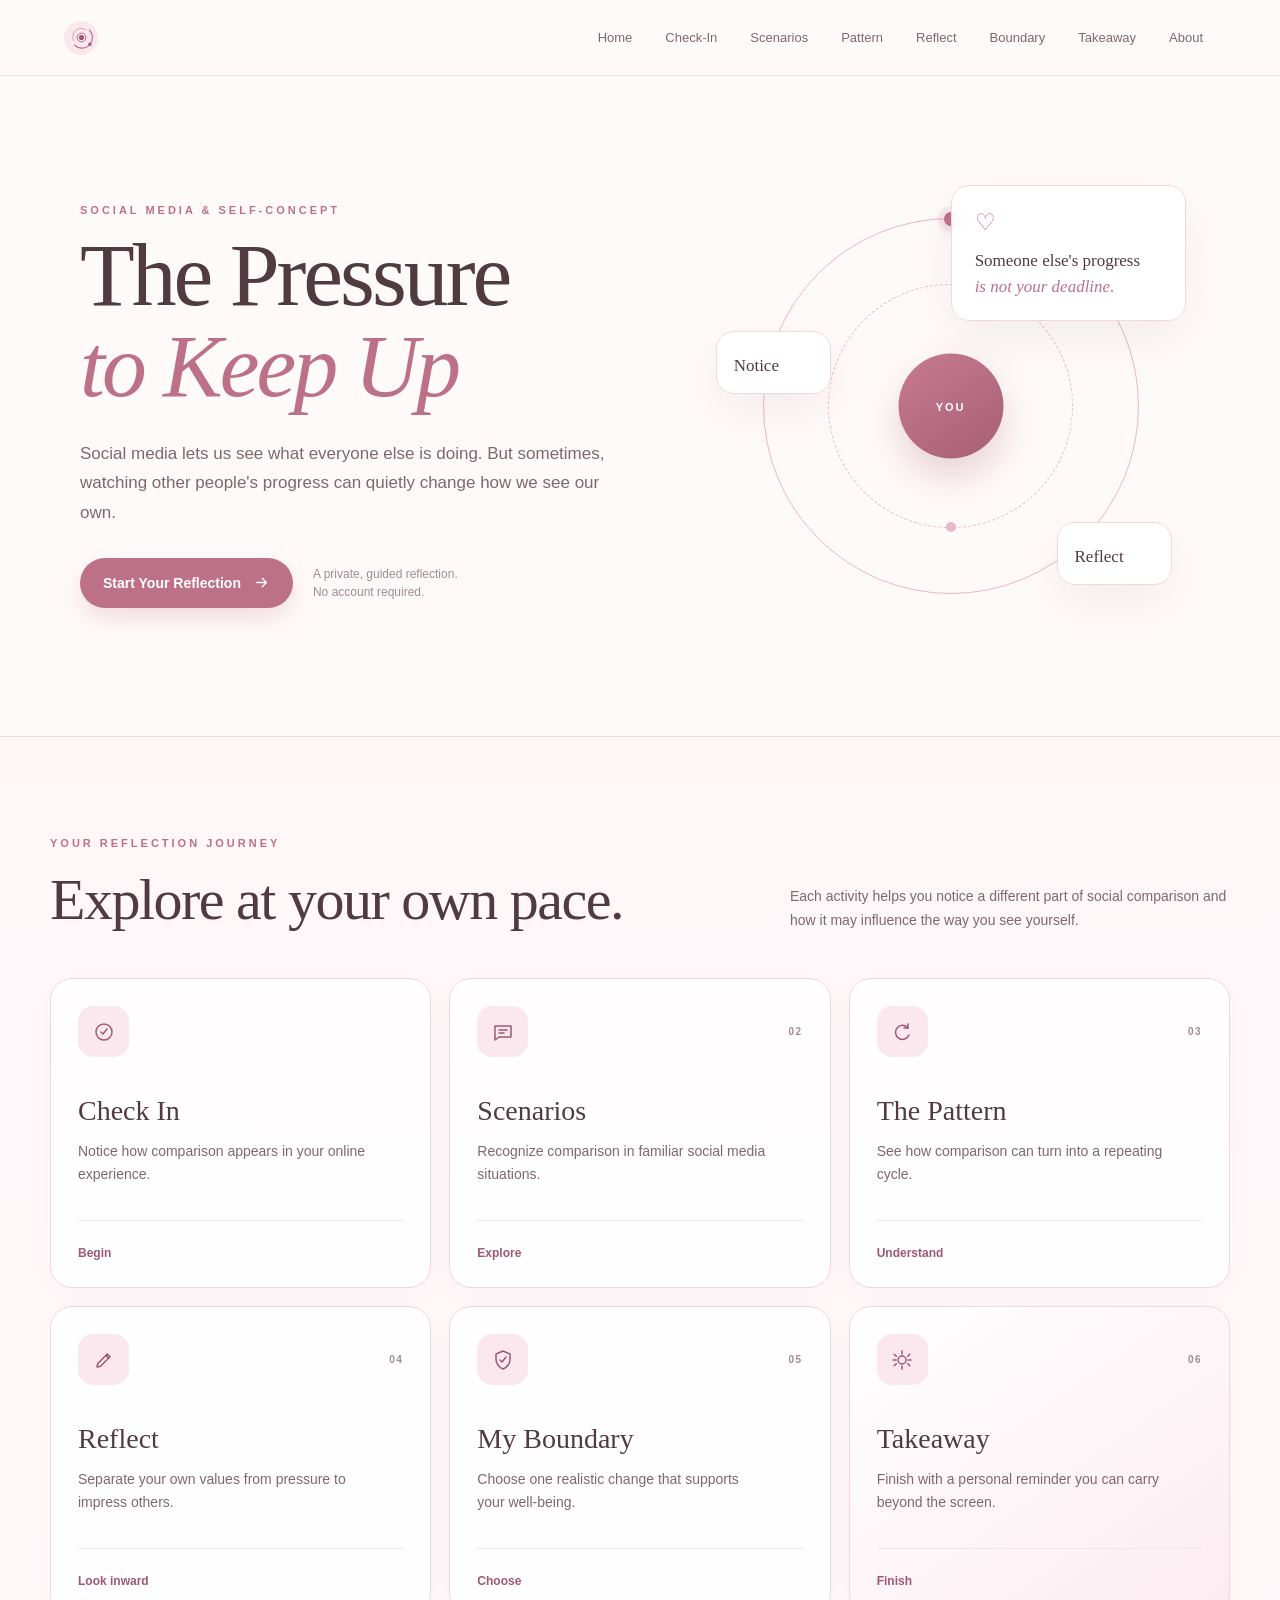
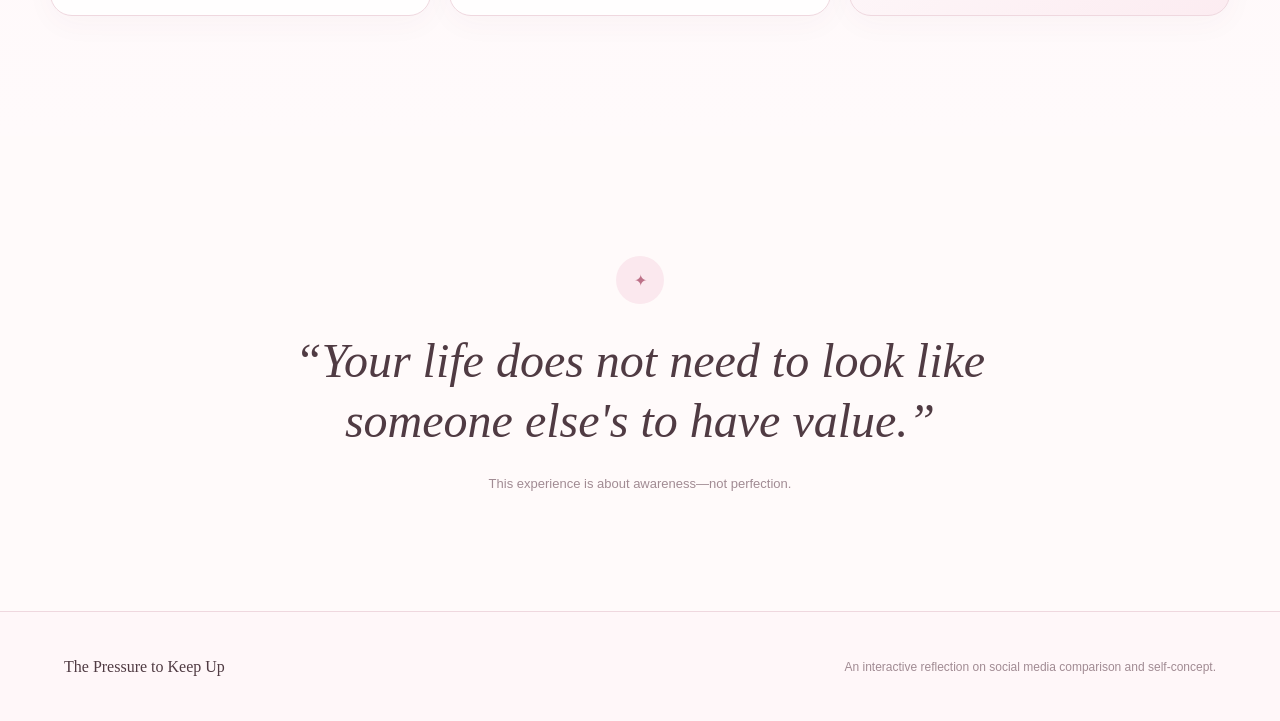
==== commit 5c2a8f2f: "Update index.html" ====
--- a/index.html
+++ b/index.html
@@ -212,12 +212,10 @@
                 </div>
 
                 <div class="visual-card visual-card-two">
-                    <span>01</span>
                     <p>Notice</p>
                 </div>
 
                 <div class="visual-card visual-card-three">
-                    <span>02</span>
                     <p>Reflect</p>
                 </div>
 
@@ -277,8 +275,6 @@
 
                         </div>
 
-                        <span class="card-number">01</span>
-
                     </div>
 
                     <div class="card-content">
@@ -294,7 +290,7 @@
 
                     <span class="card-link">
                         Begin
-                        <span>→</span>
+                        
                     </span>
 
                 </a>
@@ -332,7 +328,7 @@
 
                     <span class="card-link">
                         Explore
-                        <span>→</span>
+                        
                     </span>
 
                 </a>
@@ -370,7 +366,7 @@
 
                     <span class="card-link">
                         Understand
-                        <span>→</span>
+                    
                     </span>
 
                 </a>
@@ -408,7 +404,7 @@
 
                     <span class="card-link">
                         Look inward
-                        <span>→</span>
+                        
                     </span>
 
                 </a>
@@ -446,7 +442,7 @@
 
                     <span class="card-link">
                         Choose
-                        <span>→</span>
+                        
                     </span>
 
                 </a>
@@ -484,7 +480,7 @@
 
                     <span class="card-link">
                         Finish
-                        <span>→</span>
+                        
                     </span>
 
                 </a>
@@ -540,4 +536,4 @@
 
 </body>
 
-</html>+</html>
